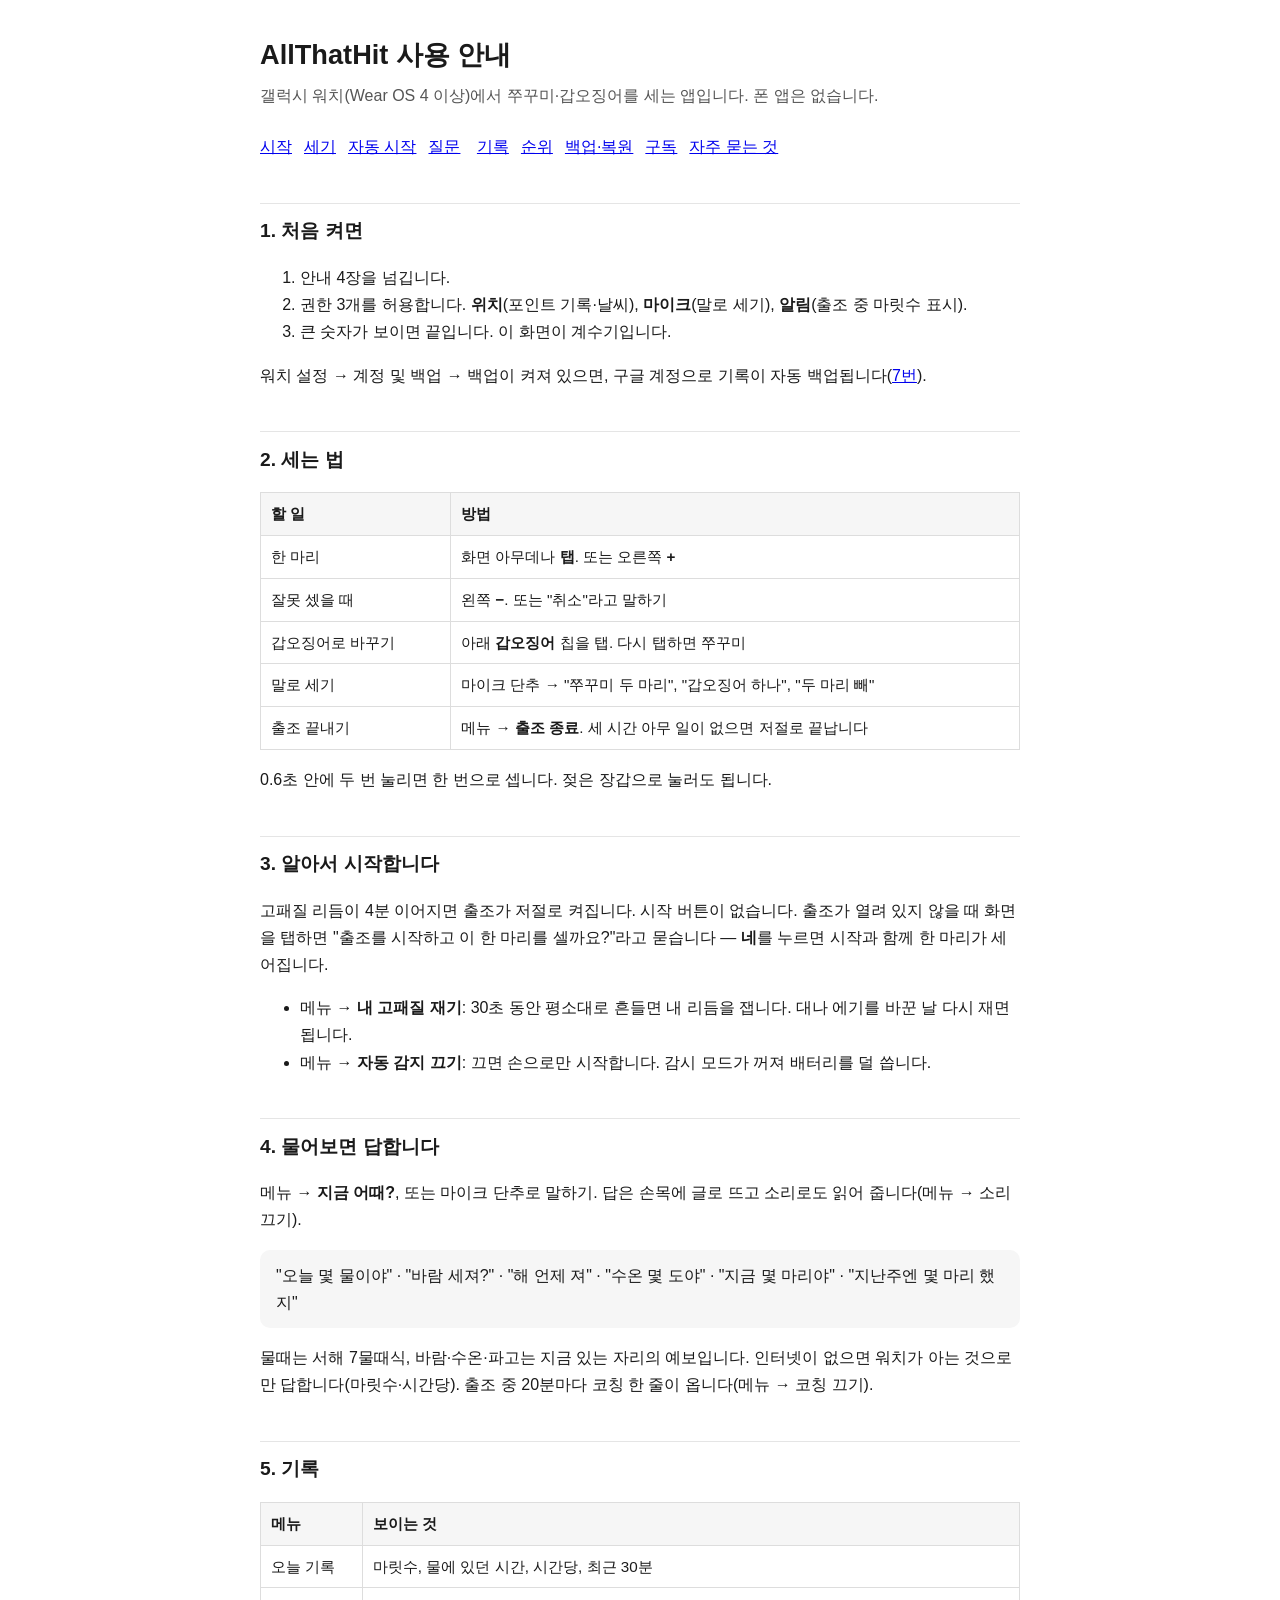
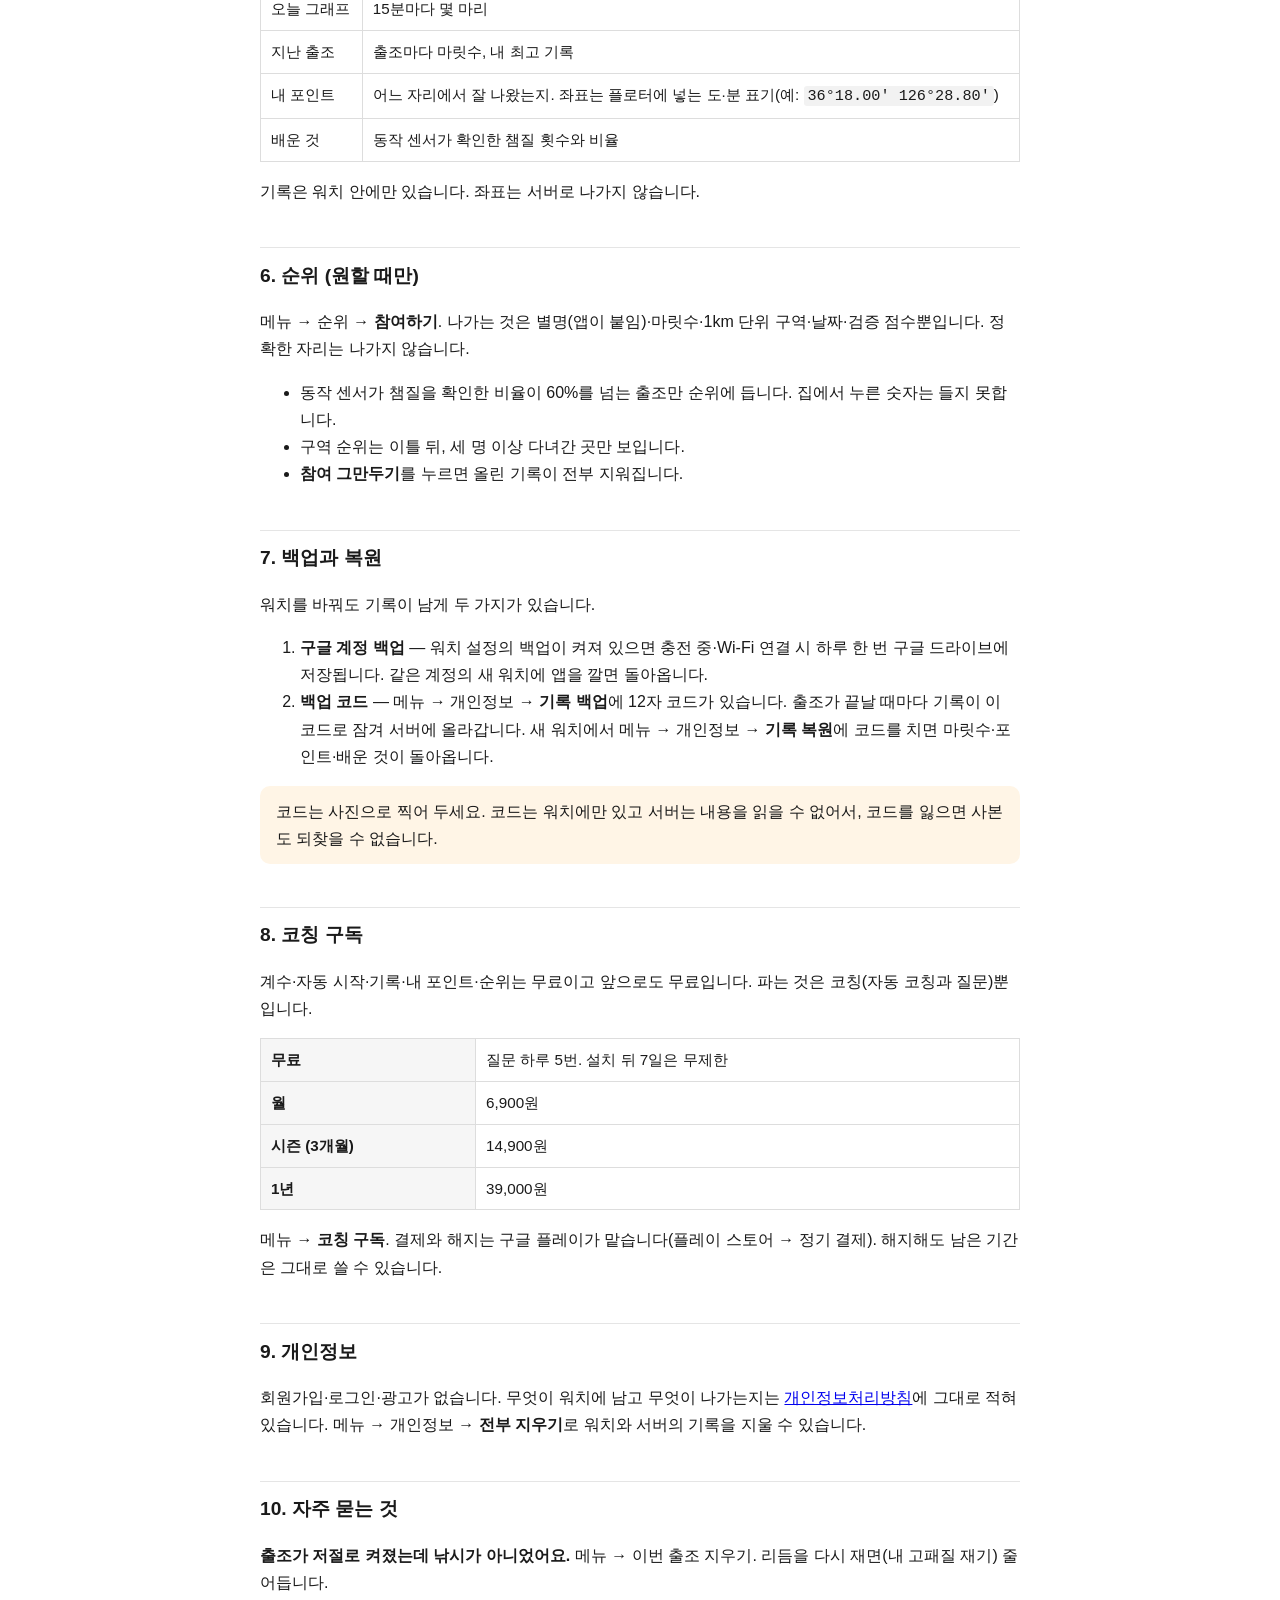
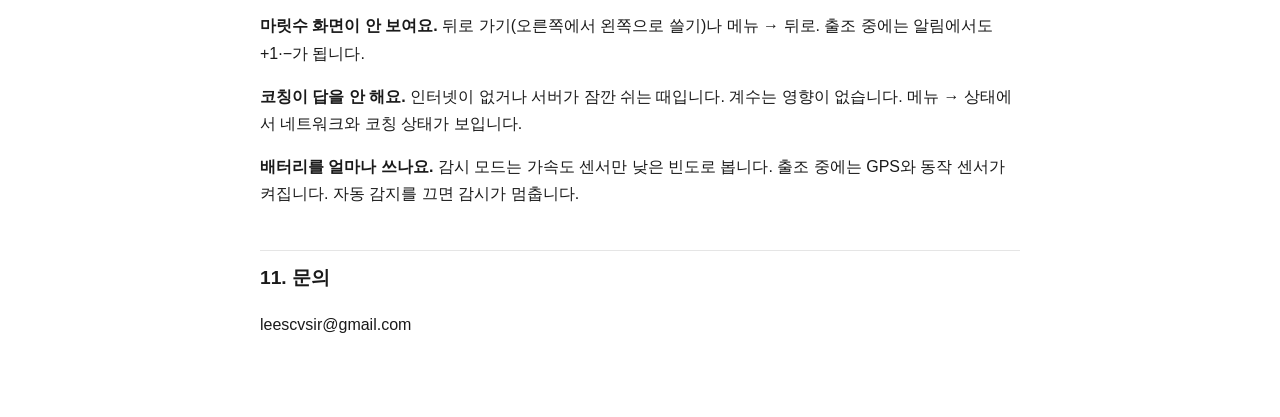
==== allthathit/index.html @ 2aa410e7 "AllThatHit: 두뇌 → 코칭 in user-facing text" ====
<!doctype html>
<html lang="ko">
<head>
<meta charset="utf-8">
<meta name="viewport" content="width=device-width, initial-scale=1">
<title>AllThatHit 사용 안내</title>
<meta name="description" content="갤럭시 워치 쭈꾸미·갑오징어 계수기 AllThatHit 사용 안내. 자동 시작, 세는 법, 코칭 질문, 기록, 순위, 백업과 복원.">
<meta name="robots" content="index,follow">
<style>
  :root { color-scheme: light dark; }
  body { margin: 0; font: 16px/1.7 -apple-system, "Apple SD Gothic Neo", "Malgun Gothic", "Noto Sans KR", sans-serif;
         background: #fff; color: #1a1a1a; }
  main { max-width: 760px; margin: 0 auto; padding: 32px 20px 64px; }
  h1 { font-size: 1.7rem; margin: 0 0 4px; }
  h2 { font-size: 1.2rem; margin-top: 2.2em; padding-top: .6em; border-top: 1px solid #e5e5e5; }
  .lead { color: #555; margin: 0 0 1.5em; }
  table { border-collapse: collapse; width: 100%; font-size: .95rem; }
  th, td { border: 1px solid #ddd; padding: 8px 10px; text-align: left; vertical-align: top; }
  th { background: #f6f6f6; }
  code { background: #f2f2f2; padding: 1px 4px; border-radius: 3px; }
  .box { background: #f6f6f6; border-radius: 10px; padding: 12px 16px; margin: 1em 0; }
  .warn { background: #fff5e6; }
  nav a { margin-right: 12px; }
  @media (prefers-color-scheme: dark) {
    body { background: #0f1115; color: #e6e6e6; }
    h2 { border-color: #2a2d33; } .lead { color: #aaa; }
    th { background: #1a1d22; } th, td { border-color: #2a2d33; }
    code, .box { background: #1a1d22; } .warn { background: #2a2416; }
  }
</style>
</head>
<body><main>
<h1>AllThatHit 사용 안내</h1>
<p class="lead">갤럭시 워치(Wear OS 4 이상)에서 쭈꾸미·갑오징어를 세는 앱입니다. 폰 앱은 없습니다.</p>
<nav>
  <a href="#start">시작</a><a href="#count">세기</a><a href="#auto">자동 시작</a><a href="#brain">질문</a>
  <a href="#records">기록</a><a href="#board">순위</a><a href="#backup">백업·복원</a><a href="#sub">구독</a><a href="#faq">자주 묻는 것</a>
</nav>

<h2 id="start">1. 처음 켜면</h2>
<ol>
  <li>안내 4장을 넘깁니다.</li>
  <li>권한 3개를 허용합니다. <strong>위치</strong>(포인트 기록·날씨), <strong>마이크</strong>(말로 세기), <strong>알림</strong>(출조 중 마릿수 표시).</li>
  <li>큰 숫자가 보이면 끝입니다. 이 화면이 계수기입니다.</li>
</ol>
<p>워치 설정 → 계정 및 백업 → 백업이 켜져 있으면, 구글 계정으로 기록이 자동 백업됩니다(<a href="#backup">7번</a>).</p>

<h2 id="count">2. 세는 법</h2>
<table>
<tr><th>할 일</th><th>방법</th></tr>
<tr><td>한 마리</td><td>화면 아무데나 <strong>탭</strong>. 또는 오른쪽 <strong>+</strong></td></tr>
<tr><td>잘못 셌을 때</td><td>왼쪽 <strong>−</strong>. 또는 "취소"라고 말하기</td></tr>
<tr><td>갑오징어로 바꾸기</td><td>아래 <strong>갑오징어</strong> 칩을 탭. 다시 탭하면 쭈꾸미</td></tr>
<tr><td>말로 세기</td><td>마이크 단추 → "쭈꾸미 두 마리", "갑오징어 하나", "두 마리 빼"</td></tr>
<tr><td>출조 끝내기</td><td>메뉴 → <strong>출조 종료</strong>. 세 시간 아무 일이 없으면 저절로 끝납니다</td></tr>
</table>
<p>0.6초 안에 두 번 눌리면 한 번으로 셉니다. 젖은 장갑으로 눌러도 됩니다.</p>

<h2 id="auto">3. 알아서 시작합니다</h2>
<p>고패질 리듬이 4분 이어지면 출조가 저절로 켜집니다. 시작 버튼이 없습니다. 출조가 열려 있지 않을 때 화면을 탭하면 "출조를 시작하고 이 한 마리를 셀까요?"라고 묻습니다 — <strong>네</strong>를 누르면 시작과 함께 한 마리가 세어집니다.</p>
<ul>
  <li>메뉴 → <strong>내 고패질 재기</strong>: 30초 동안 평소대로 흔들면 내 리듬을 잽니다. 대나 에기를 바꾼 날 다시 재면 됩니다.</li>
  <li>메뉴 → <strong>자동 감지 끄기</strong>: 끄면 손으로만 시작합니다. 감시 모드가 꺼져 배터리를 덜 씁니다.</li>
</ul>

<h2 id="brain">4. 물어보면 답합니다</h2>
<p>메뉴 → <strong>지금 어때?</strong>, 또는 마이크 단추로 말하기. 답은 손목에 글로 뜨고 소리로도 읽어 줍니다(메뉴 → 소리 끄기).</p>
<div class="box">
"오늘 몇 물이야" · "바람 세져?" · "해 언제 져" · "수온 몇 도야" · "지금 몇 마리야" · "지난주엔 몇 마리 했지"
</div>
<p>물때는 서해 7물때식, 바람·수온·파고는 지금 있는 자리의 예보입니다. 인터넷이 없으면 워치가 아는 것으로만 답합니다(마릿수·시간당). 출조 중 20분마다 코칭 한 줄이 옵니다(메뉴 → 코칭 끄기).</p>

<h2 id="records">5. 기록</h2>
<table>
<tr><th>메뉴</th><th>보이는 것</th></tr>
<tr><td>오늘 기록</td><td>마릿수, 물에 있던 시간, 시간당, 최근 30분</td></tr>
<tr><td>오늘 그래프</td><td>15분마다 몇 마리</td></tr>
<tr><td>지난 출조</td><td>출조마다 마릿수, 내 최고 기록</td></tr>
<tr><td>내 포인트</td><td>어느 자리에서 잘 나왔는지. 좌표는 플로터에 넣는 도·분 표기(예: <code>36°18.00′ 126°28.80′</code>)</td></tr>
<tr><td>배운 것</td><td>동작 센서가 확인한 챔질 횟수와 비율</td></tr>
</table>
<p>기록은 워치 안에만 있습니다. 좌표는 서버로 나가지 않습니다.</p>

<h2 id="board">6. 순위 (원할 때만)</h2>
<p>메뉴 → 순위 → <strong>참여하기</strong>. 나가는 것은 별명(앱이 붙임)·마릿수·1km 단위 구역·날짜·검증 점수뿐입니다. 정확한 자리는 나가지 않습니다.</p>
<ul>
  <li>동작 센서가 챔질을 확인한 비율이 60%를 넘는 출조만 순위에 듭니다. 집에서 누른 숫자는 들지 못합니다.</li>
  <li>구역 순위는 이틀 뒤, 세 명 이상 다녀간 곳만 보입니다.</li>
  <li><strong>참여 그만두기</strong>를 누르면 올린 기록이 전부 지워집니다.</li>
</ul>

<h2 id="backup">7. 백업과 복원</h2>
<p>워치를 바꿔도 기록이 남게 두 가지가 있습니다.</p>
<ol>
  <li><strong>구글 계정 백업</strong> — 워치 설정의 백업이 켜져 있으면 충전 중·Wi-Fi 연결 시 하루 한 번 구글 드라이브에 저장됩니다. 같은 계정의 새 워치에 앱을 깔면 돌아옵니다.</li>
  <li><strong>백업 코드</strong> — 메뉴 → 개인정보 → <strong>기록 백업</strong>에 12자 코드가 있습니다. 출조가 끝날 때마다 기록이 이 코드로 잠겨 서버에 올라갑니다. 새 워치에서 메뉴 → 개인정보 → <strong>기록 복원</strong>에 코드를 치면 마릿수·포인트·배운 것이 돌아옵니다.</li>
</ol>
<div class="box warn">코드는 사진으로 찍어 두세요. 코드는 워치에만 있고 서버는 내용을 읽을 수 없어서, 코드를 잃으면 사본도 되찾을 수 없습니다.</div>

<h2 id="sub">8. 코칭 구독</h2>
<p>계수·자동 시작·기록·내 포인트·순위는 무료이고 앞으로도 무료입니다. 파는 것은 코칭(자동 코칭과 질문)뿐입니다.</p>
<table>
<tr><th>무료</th><td>질문 하루 5번. 설치 뒤 7일은 무제한</td></tr>
<tr><th>월</th><td>6,900원</td></tr>
<tr><th>시즌 (3개월)</th><td>14,900원</td></tr>
<tr><th>1년</th><td>39,000원</td></tr>
</table>
<p>메뉴 → <strong>코칭 구독</strong>. 결제와 해지는 구글 플레이가 맡습니다(플레이 스토어 → 정기 결제). 해지해도 남은 기간은 그대로 쓸 수 있습니다.</p>

<h2 id="privacy">9. 개인정보</h2>
<p>회원가입·로그인·광고가 없습니다. 무엇이 워치에 남고 무엇이 나가는지는 <a href="/allthathit/privacy">개인정보처리방침</a>에 그대로 적혀 있습니다. 메뉴 → 개인정보 → <strong>전부 지우기</strong>로 워치와 서버의 기록을 지울 수 있습니다.</p>

<h2 id="faq">10. 자주 묻는 것</h2>
<p><strong>출조가 저절로 켜졌는데 낚시가 아니었어요.</strong> 메뉴 → 이번 출조 지우기. 리듬을 다시 재면(내 고패질 재기) 줄어듭니다.</p>
<p><strong>마릿수 화면이 안 보여요.</strong> 뒤로 가기(오른쪽에서 왼쪽으로 쓸기)나 메뉴 → 뒤로. 출조 중에는 알림에서도 +1·−가 됩니다.</p>
<p><strong>코칭이 답을 안 해요.</strong> 인터넷이 없거나 서버가 잠깐 쉬는 때입니다. 계수는 영향이 없습니다. 메뉴 → 상태에서 네트워크와 코칭 상태가 보입니다.</p>
<p><strong>배터리를 얼마나 쓰나요.</strong> 감시 모드는 가속도 센서만 낮은 빈도로 봅니다. 출조 중에는 GPS와 동작 센서가 켜집니다. 자동 감지를 끄면 감시가 멈춥니다.</p>

<h2 id="contact">11. 문의</h2>
<p>leescvsir@gmail.com</p>
</main></body>
</html>
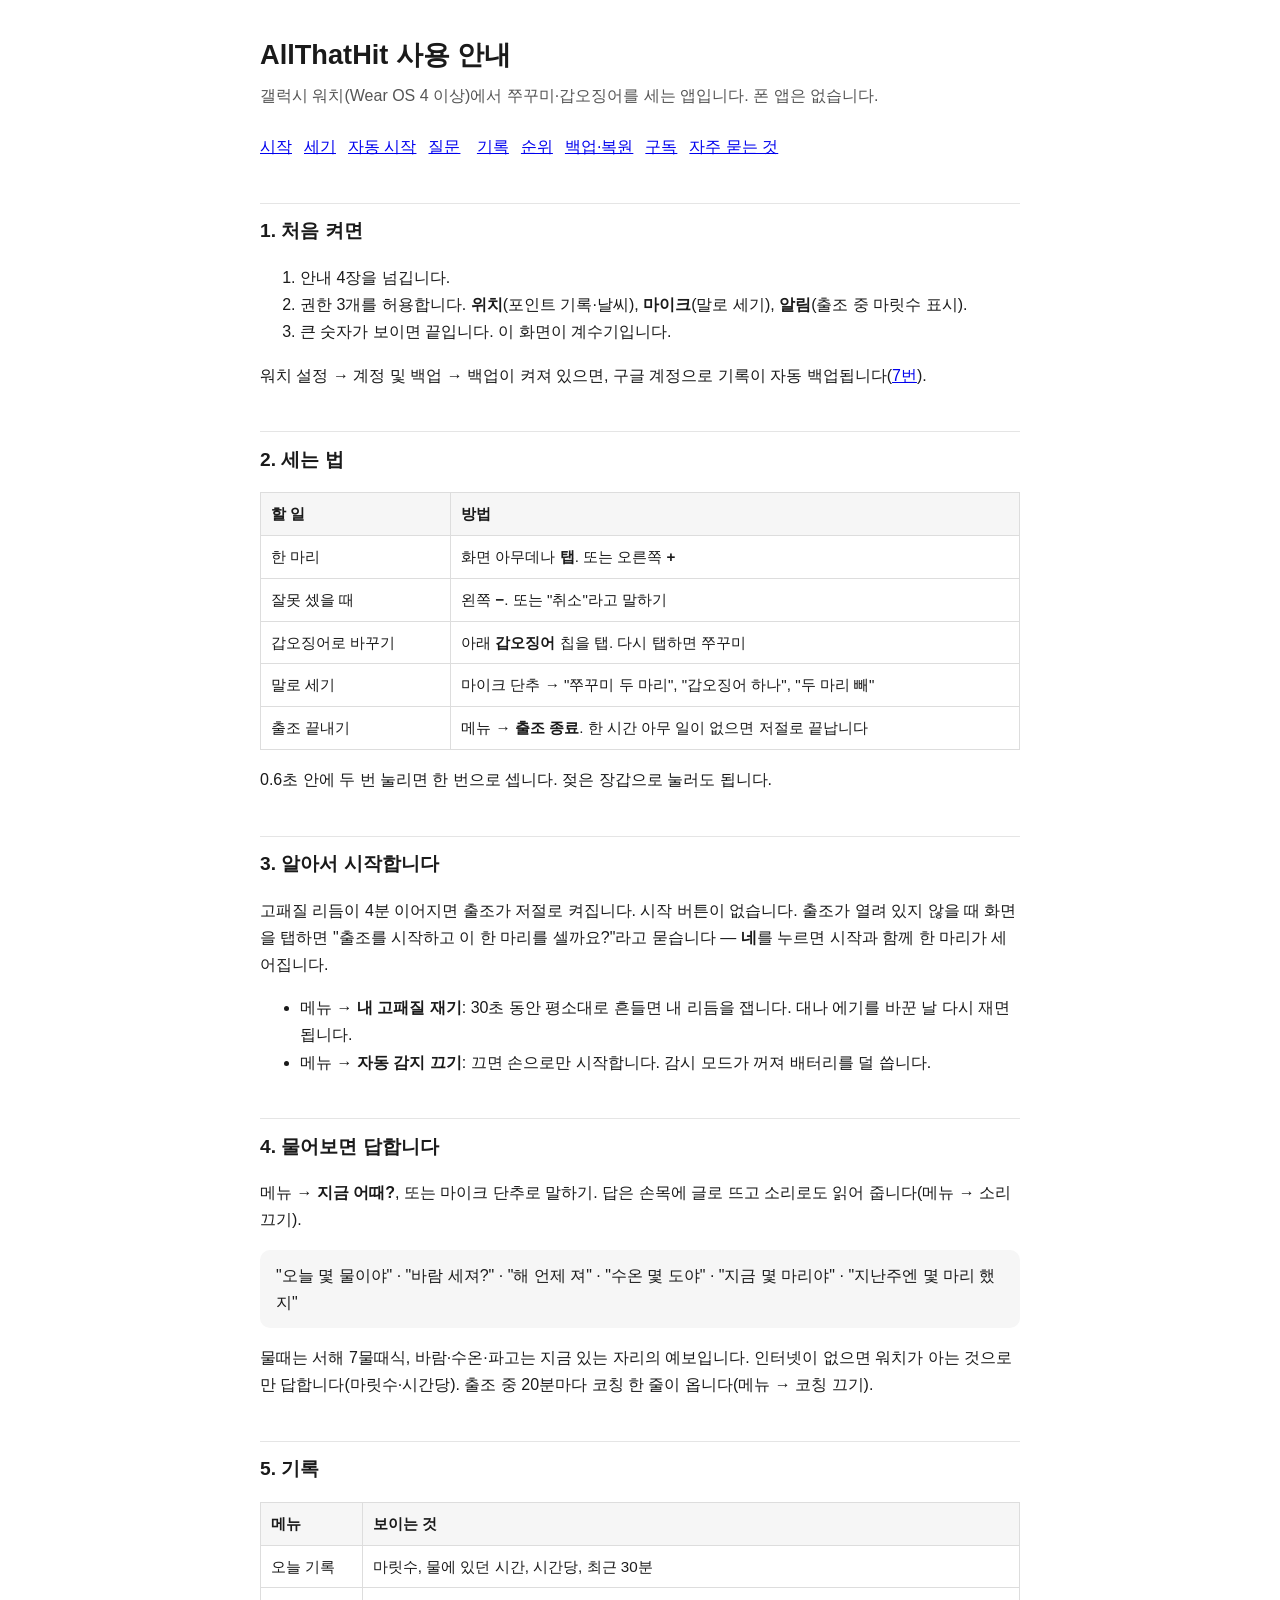
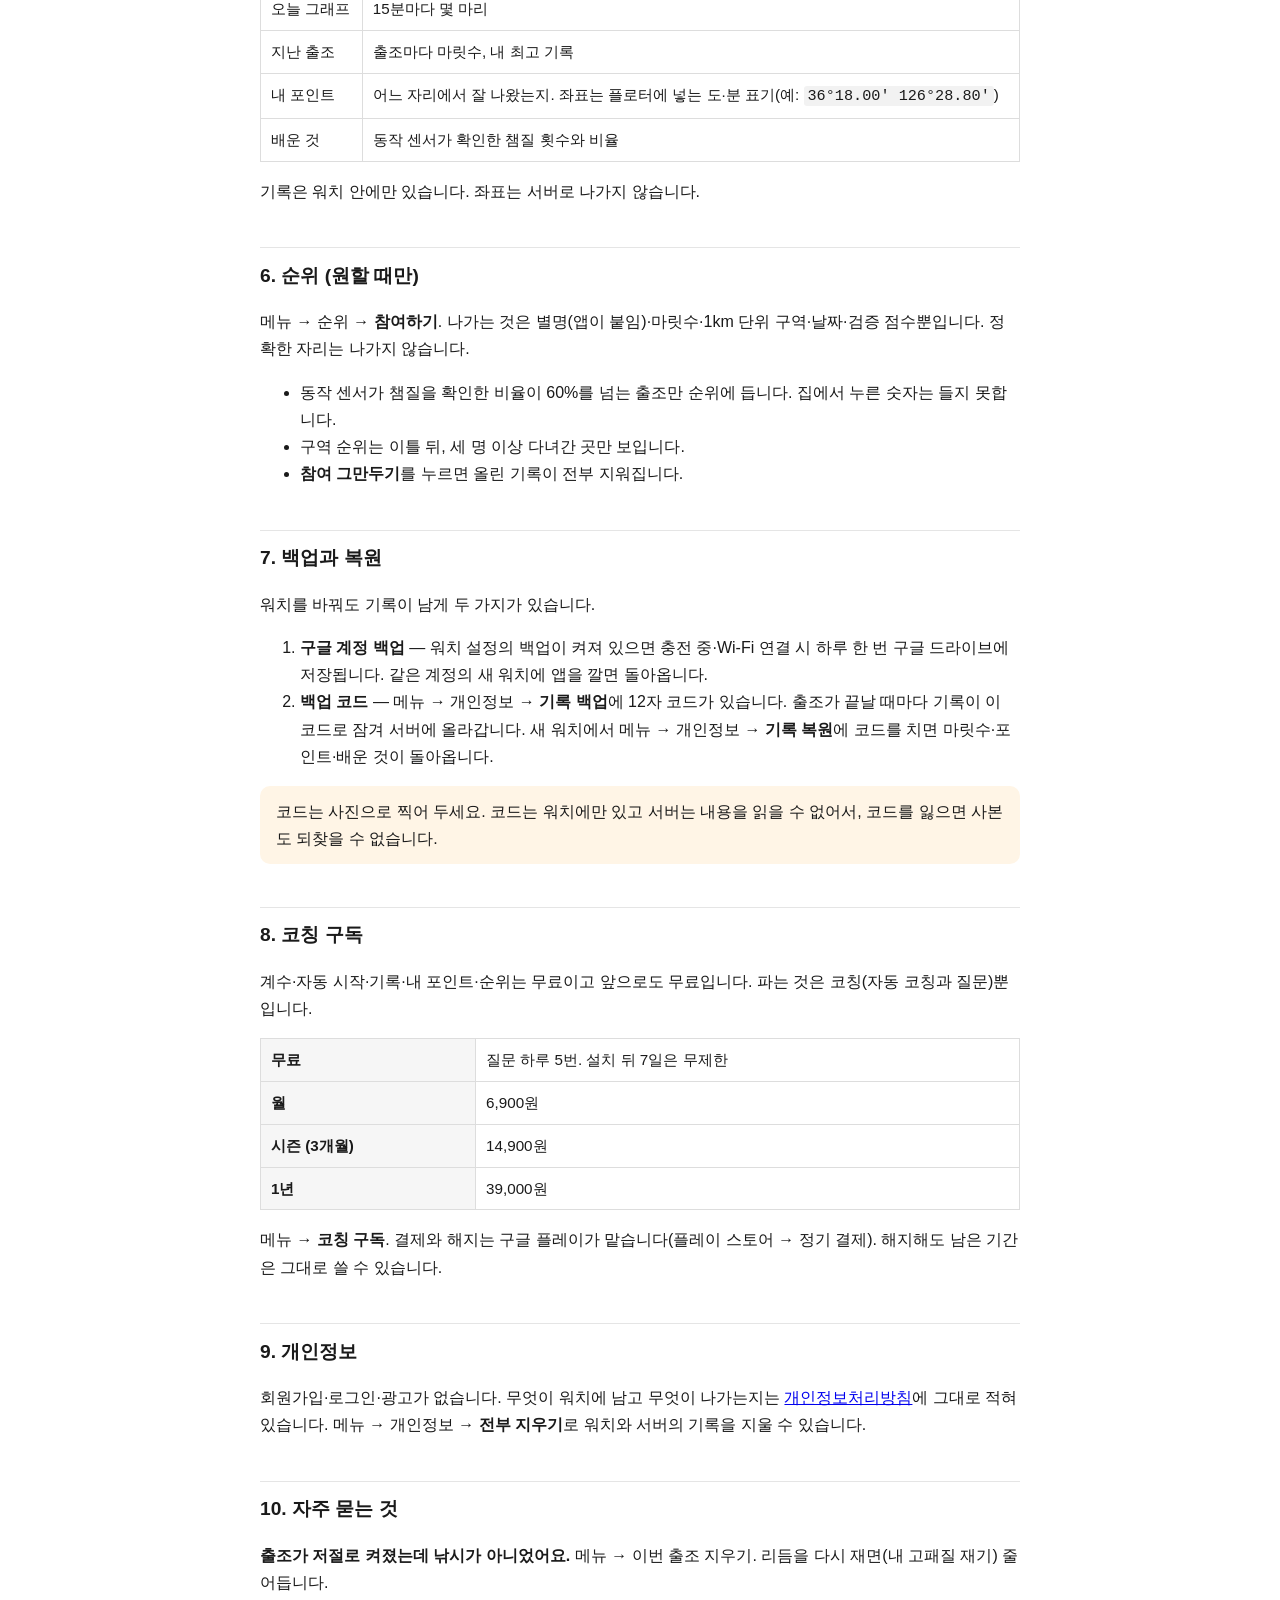
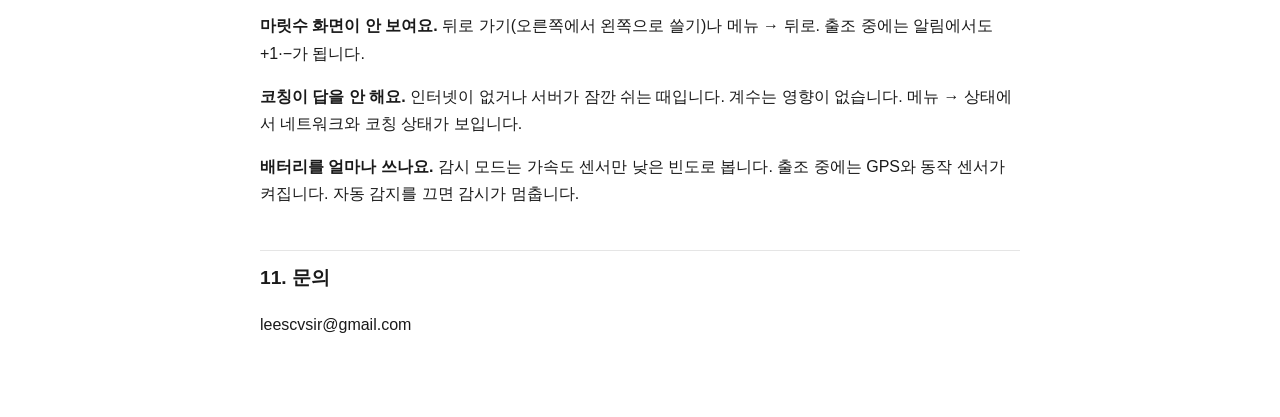
==== commit c441a218: "guide: auto-end after 1 hour" ====
--- a/allthathit/index.html
+++ b/allthathit/index.html
@@ -52,7 +52,7 @@
 <tr><td>잘못 셌을 때</td><td>왼쪽 <strong>−</strong>. 또는 "취소"라고 말하기</td></tr>
 <tr><td>갑오징어로 바꾸기</td><td>아래 <strong>갑오징어</strong> 칩을 탭. 다시 탭하면 쭈꾸미</td></tr>
 <tr><td>말로 세기</td><td>마이크 단추 → "쭈꾸미 두 마리", "갑오징어 하나", "두 마리 빼"</td></tr>
-<tr><td>출조 끝내기</td><td>메뉴 → <strong>출조 종료</strong>. 세 시간 아무 일이 없으면 저절로 끝납니다</td></tr>
+<tr><td>출조 끝내기</td><td>메뉴 → <strong>출조 종료</strong>. 한 시간 아무 일이 없으면 저절로 끝납니다</td></tr>
 </table>
 <p>0.6초 안에 두 번 눌리면 한 번으로 셉니다. 젖은 장갑으로 눌러도 됩니다.</p>
 
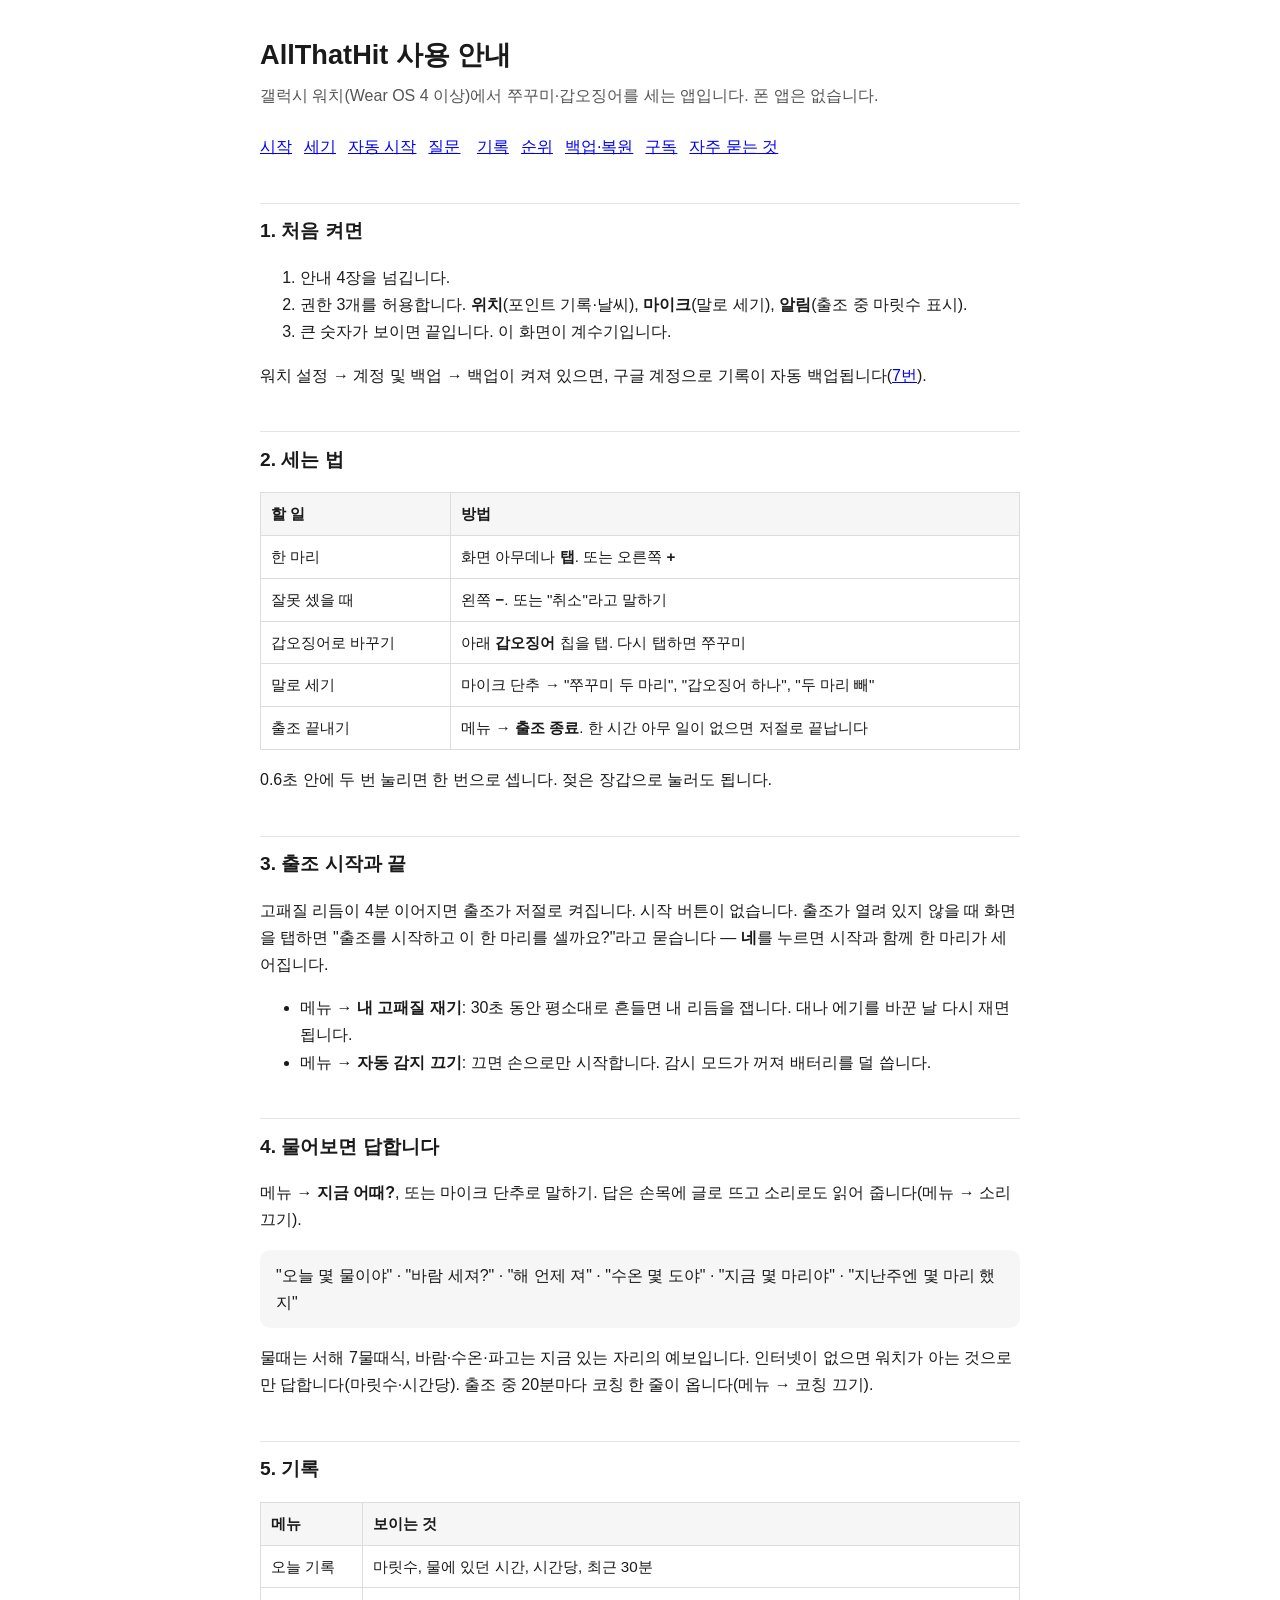
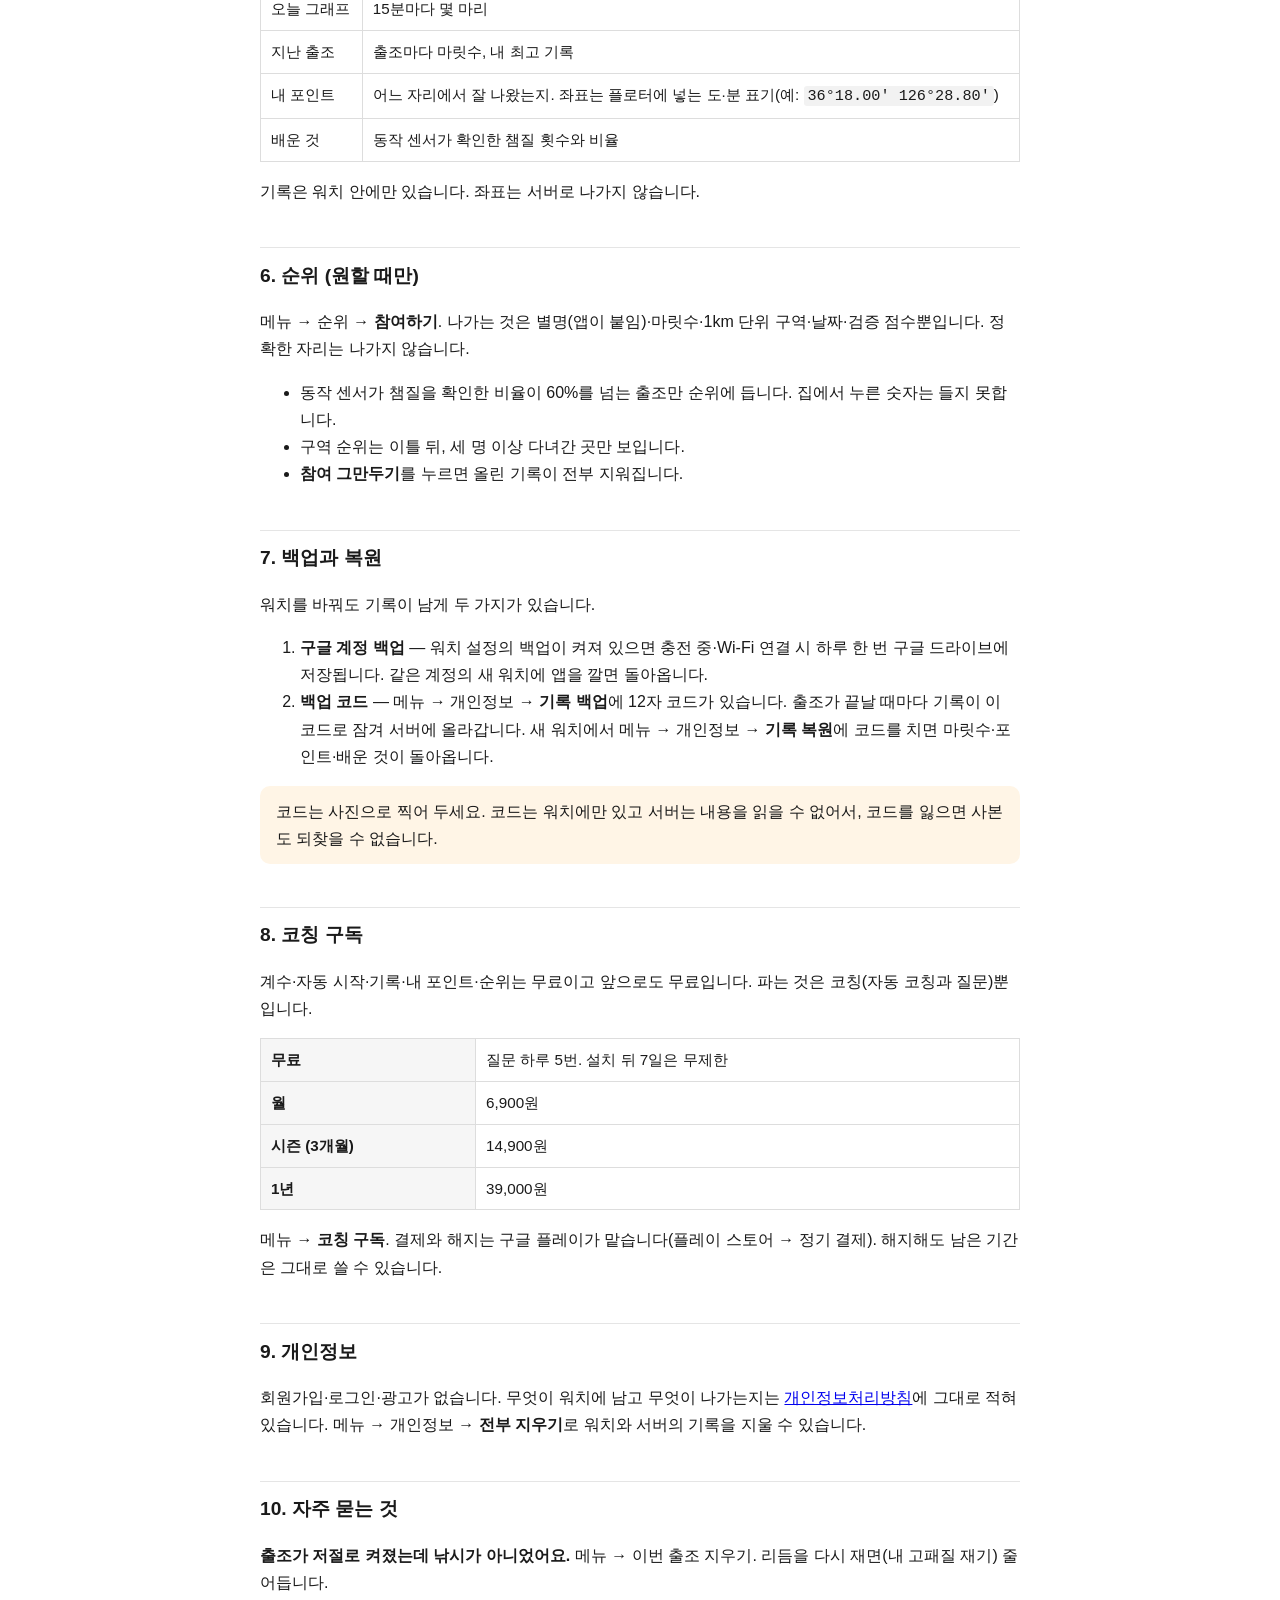
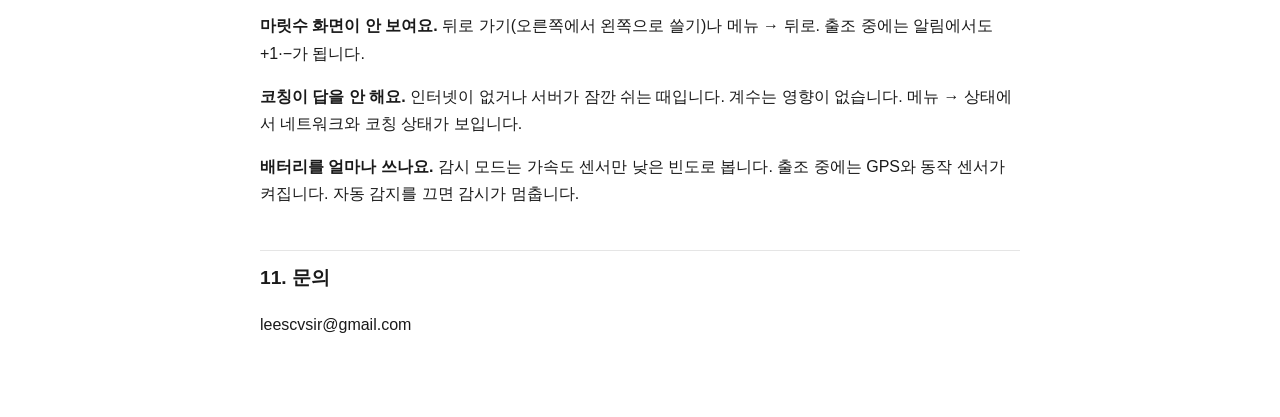
==== commit 4b95c785: "AllThatHit: start is manual by default" ====
--- a/allthathit/index.html
+++ b/allthathit/index.html
@@ -56,7 +56,7 @@
 </table>
 <p>0.6초 안에 두 번 눌리면 한 번으로 셉니다. 젖은 장갑으로 눌러도 됩니다.</p>
 
-<h2 id="auto">3. 알아서 시작합니다</h2>
+<h2 id="auto">3. 출조 시작과 끝</h2>
 <p>고패질 리듬이 4분 이어지면 출조가 저절로 켜집니다. 시작 버튼이 없습니다. 출조가 열려 있지 않을 때 화면을 탭하면 "출조를 시작하고 이 한 마리를 셀까요?"라고 묻습니다 — <strong>네</strong>를 누르면 시작과 함께 한 마리가 세어집니다.</p>
 <ul>
   <li>메뉴 → <strong>내 고패질 재기</strong>: 30초 동안 평소대로 흔들면 내 리듬을 잽니다. 대나 에기를 바꾼 날 다시 재면 됩니다.</li>
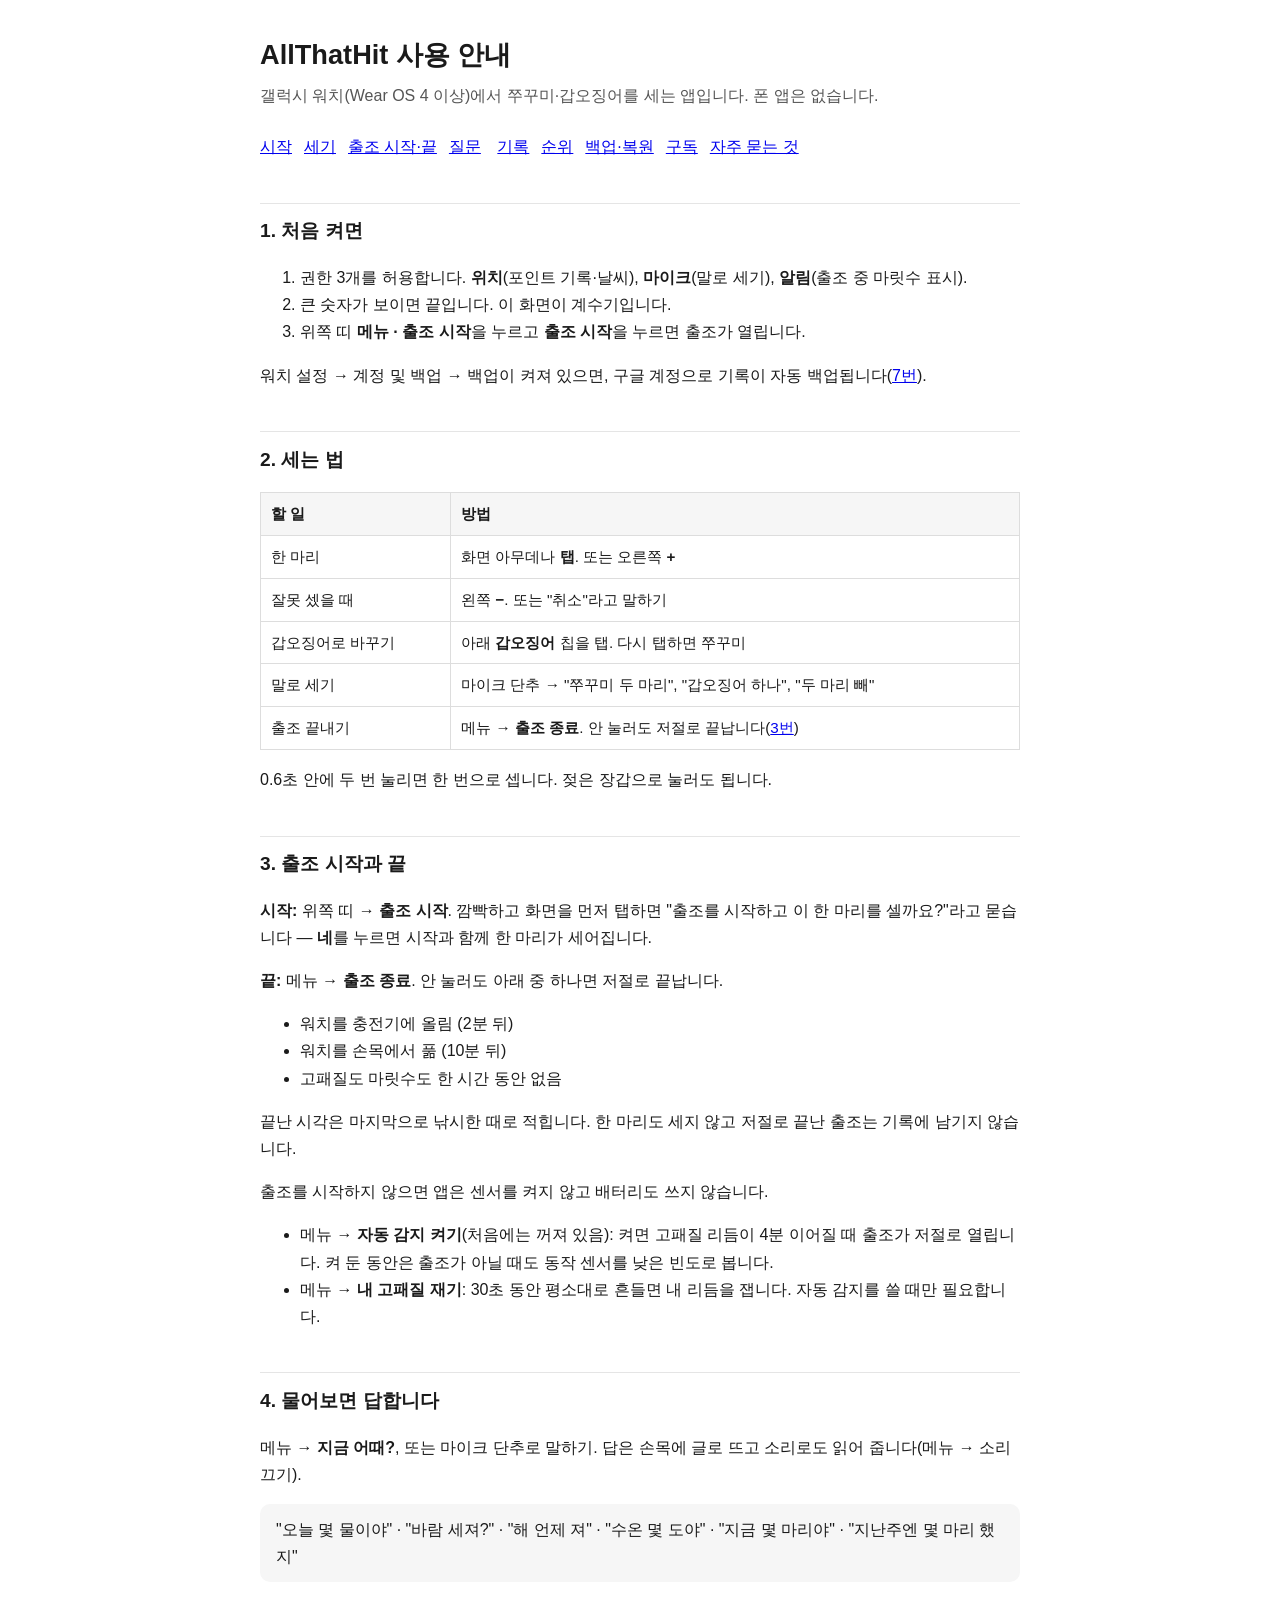
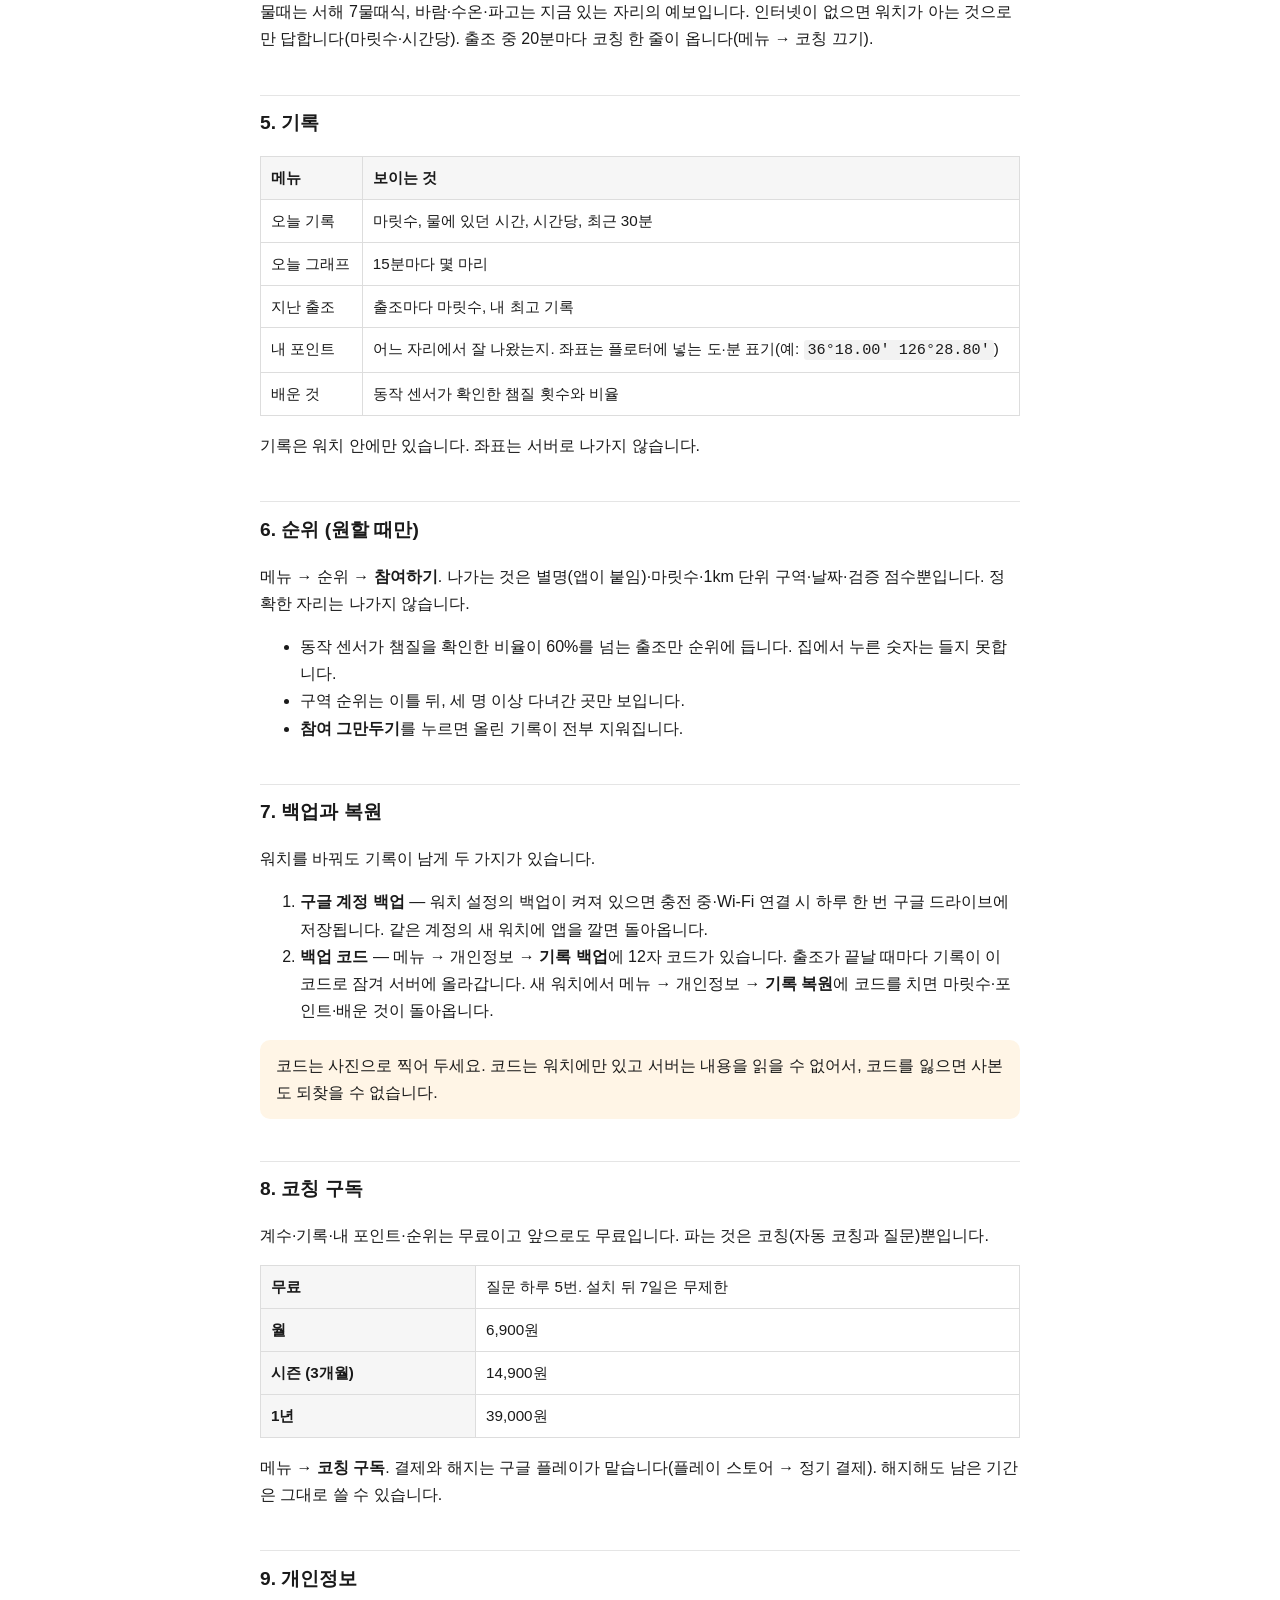
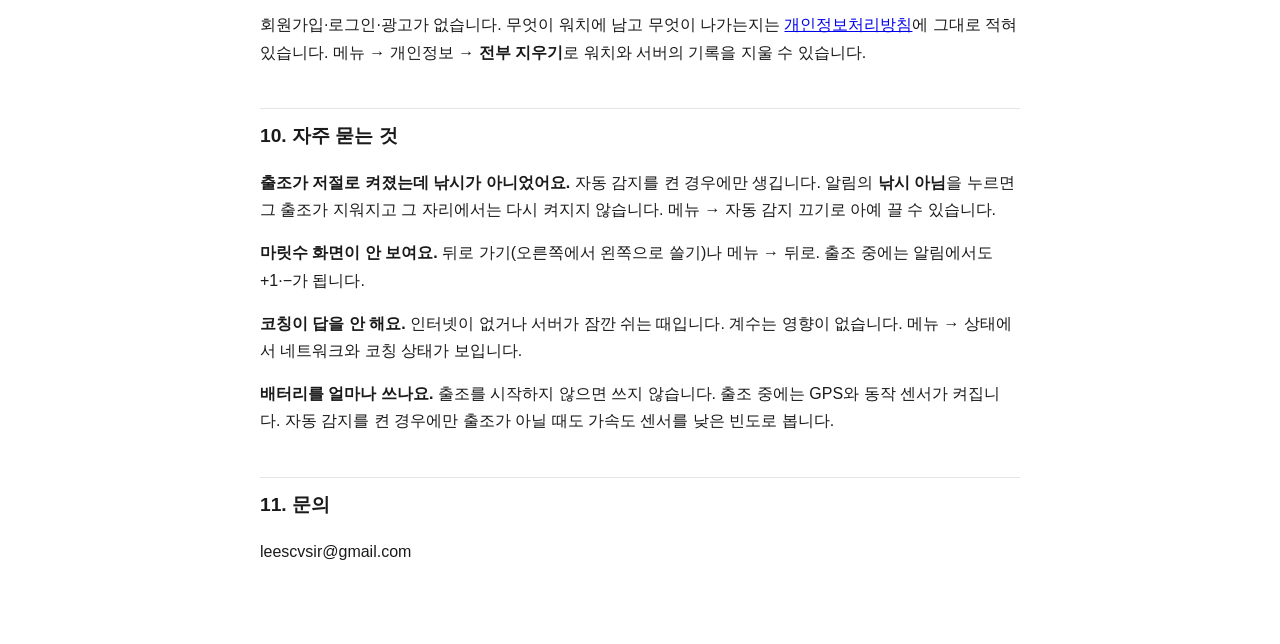
==== commit 5ad5f30f: "AllThatHit guide: trips start from the button; auto-detect is opt-in The page still said there is no" ====
--- a/allthathit/index.html
+++ b/allthathit/index.html
@@ -4,7 +4,7 @@
 <meta charset="utf-8">
 <meta name="viewport" content="width=device-width, initial-scale=1">
 <title>AllThatHit 사용 안내</title>
-<meta name="description" content="갤럭시 워치 쭈꾸미·갑오징어 계수기 AllThatHit 사용 안내. 자동 시작, 세는 법, 코칭 질문, 기록, 순위, 백업과 복원.">
+<meta name="description" content="갤럭시 워치 쭈꾸미·갑오징어 계수기 AllThatHit 사용 안내. 출조 시작, 세는 법, 코칭 질문, 기록, 순위, 백업과 복원.">
 <meta name="robots" content="index,follow">
 <style>
   :root { color-scheme: light dark; }
@@ -33,15 +33,15 @@
 <h1>AllThatHit 사용 안내</h1>
 <p class="lead">갤럭시 워치(Wear OS 4 이상)에서 쭈꾸미·갑오징어를 세는 앱입니다. 폰 앱은 없습니다.</p>
 <nav>
-  <a href="#start">시작</a><a href="#count">세기</a><a href="#auto">자동 시작</a><a href="#brain">질문</a>
+  <a href="#start">시작</a><a href="#count">세기</a><a href="#auto">출조 시작·끝</a><a href="#brain">질문</a>
   <a href="#records">기록</a><a href="#board">순위</a><a href="#backup">백업·복원</a><a href="#sub">구독</a><a href="#faq">자주 묻는 것</a>
 </nav>
 
 <h2 id="start">1. 처음 켜면</h2>
 <ol>
-  <li>안내 4장을 넘깁니다.</li>
   <li>권한 3개를 허용합니다. <strong>위치</strong>(포인트 기록·날씨), <strong>마이크</strong>(말로 세기), <strong>알림</strong>(출조 중 마릿수 표시).</li>
   <li>큰 숫자가 보이면 끝입니다. 이 화면이 계수기입니다.</li>
+  <li>위쪽 띠 <strong>메뉴 · 출조 시작</strong>을 누르고 <strong>출조 시작</strong>을 누르면 출조가 열립니다.</li>
 </ol>
 <p>워치 설정 → 계정 및 백업 → 백업이 켜져 있으면, 구글 계정으로 기록이 자동 백업됩니다(<a href="#backup">7번</a>).</p>
 
@@ -52,15 +52,23 @@
 <tr><td>잘못 셌을 때</td><td>왼쪽 <strong>−</strong>. 또는 "취소"라고 말하기</td></tr>
 <tr><td>갑오징어로 바꾸기</td><td>아래 <strong>갑오징어</strong> 칩을 탭. 다시 탭하면 쭈꾸미</td></tr>
 <tr><td>말로 세기</td><td>마이크 단추 → "쭈꾸미 두 마리", "갑오징어 하나", "두 마리 빼"</td></tr>
-<tr><td>출조 끝내기</td><td>메뉴 → <strong>출조 종료</strong>. 한 시간 아무 일이 없으면 저절로 끝납니다</td></tr>
+<tr><td>출조 끝내기</td><td>메뉴 → <strong>출조 종료</strong>. 안 눌러도 저절로 끝납니다(<a href="#auto">3번</a>)</td></tr>
 </table>
 <p>0.6초 안에 두 번 눌리면 한 번으로 셉니다. 젖은 장갑으로 눌러도 됩니다.</p>
 
 <h2 id="auto">3. 출조 시작과 끝</h2>
-<p>고패질 리듬이 4분 이어지면 출조가 저절로 켜집니다. 시작 버튼이 없습니다. 출조가 열려 있지 않을 때 화면을 탭하면 "출조를 시작하고 이 한 마리를 셀까요?"라고 묻습니다 — <strong>네</strong>를 누르면 시작과 함께 한 마리가 세어집니다.</p>
+<p><strong>시작:</strong> 위쪽 띠 → <strong>출조 시작</strong>. 깜빡하고 화면을 먼저 탭하면 "출조를 시작하고 이 한 마리를 셀까요?"라고 묻습니다 — <strong>네</strong>를 누르면 시작과 함께 한 마리가 세어집니다.</p>
+<p><strong>끝:</strong> 메뉴 → <strong>출조 종료</strong>. 안 눌러도 아래 중 하나면 저절로 끝납니다.</p>
 <ul>
-  <li>메뉴 → <strong>내 고패질 재기</strong>: 30초 동안 평소대로 흔들면 내 리듬을 잽니다. 대나 에기를 바꾼 날 다시 재면 됩니다.</li>
-  <li>메뉴 → <strong>자동 감지 끄기</strong>: 끄면 손으로만 시작합니다. 감시 모드가 꺼져 배터리를 덜 씁니다.</li>
+  <li>워치를 충전기에 올림 (2분 뒤)</li>
+  <li>워치를 손목에서 풂 (10분 뒤)</li>
+  <li>고패질도 마릿수도 한 시간 동안 없음</li>
+</ul>
+<p>끝난 시각은 마지막으로 낚시한 때로 적힙니다. 한 마리도 세지 않고 저절로 끝난 출조는 기록에 남기지 않습니다.</p>
+<p>출조를 시작하지 않으면 앱은 센서를 켜지 않고 배터리도 쓰지 않습니다.</p>
+<ul>
+  <li>메뉴 → <strong>자동 감지 켜기</strong>(처음에는 꺼져 있음): 켜면 고패질 리듬이 4분 이어질 때 출조가 저절로 열립니다. 켜 둔 동안은 출조가 아닐 때도 동작 센서를 낮은 빈도로 봅니다.</li>
+  <li>메뉴 → <strong>내 고패질 재기</strong>: 30초 동안 평소대로 흔들면 내 리듬을 잽니다. 자동 감지를 쓸 때만 필요합니다.</li>
 </ul>
 
 <h2 id="brain">4. 물어보면 답합니다</h2>
@@ -98,7 +106,7 @@
 <div class="box warn">코드는 사진으로 찍어 두세요. 코드는 워치에만 있고 서버는 내용을 읽을 수 없어서, 코드를 잃으면 사본도 되찾을 수 없습니다.</div>
 
 <h2 id="sub">8. 코칭 구독</h2>
-<p>계수·자동 시작·기록·내 포인트·순위는 무료이고 앞으로도 무료입니다. 파는 것은 코칭(자동 코칭과 질문)뿐입니다.</p>
+<p>계수·기록·내 포인트·순위는 무료이고 앞으로도 무료입니다. 파는 것은 코칭(자동 코칭과 질문)뿐입니다.</p>
 <table>
 <tr><th>무료</th><td>질문 하루 5번. 설치 뒤 7일은 무제한</td></tr>
 <tr><th>월</th><td>6,900원</td></tr>
@@ -111,10 +119,10 @@
 <p>회원가입·로그인·광고가 없습니다. 무엇이 워치에 남고 무엇이 나가는지는 <a href="/allthathit/privacy">개인정보처리방침</a>에 그대로 적혀 있습니다. 메뉴 → 개인정보 → <strong>전부 지우기</strong>로 워치와 서버의 기록을 지울 수 있습니다.</p>
 
 <h2 id="faq">10. 자주 묻는 것</h2>
-<p><strong>출조가 저절로 켜졌는데 낚시가 아니었어요.</strong> 메뉴 → 이번 출조 지우기. 리듬을 다시 재면(내 고패질 재기) 줄어듭니다.</p>
+<p><strong>출조가 저절로 켜졌는데 낚시가 아니었어요.</strong> 자동 감지를 켠 경우에만 생깁니다. 알림의 <strong>낚시 아님</strong>을 누르면 그 출조가 지워지고 그 자리에서는 다시 켜지지 않습니다. 메뉴 → 자동 감지 끄기로 아예 끌 수 있습니다.</p>
 <p><strong>마릿수 화면이 안 보여요.</strong> 뒤로 가기(오른쪽에서 왼쪽으로 쓸기)나 메뉴 → 뒤로. 출조 중에는 알림에서도 +1·−가 됩니다.</p>
 <p><strong>코칭이 답을 안 해요.</strong> 인터넷이 없거나 서버가 잠깐 쉬는 때입니다. 계수는 영향이 없습니다. 메뉴 → 상태에서 네트워크와 코칭 상태가 보입니다.</p>
-<p><strong>배터리를 얼마나 쓰나요.</strong> 감시 모드는 가속도 센서만 낮은 빈도로 봅니다. 출조 중에는 GPS와 동작 센서가 켜집니다. 자동 감지를 끄면 감시가 멈춥니다.</p>
+<p><strong>배터리를 얼마나 쓰나요.</strong> 출조를 시작하지 않으면 쓰지 않습니다. 출조 중에는 GPS와 동작 센서가 켜집니다. 자동 감지를 켠 경우에만 출조가 아닐 때도 가속도 센서를 낮은 빈도로 봅니다.</p>
 
 <h2 id="contact">11. 문의</h2>
 <p>leescvsir@gmail.com</p>
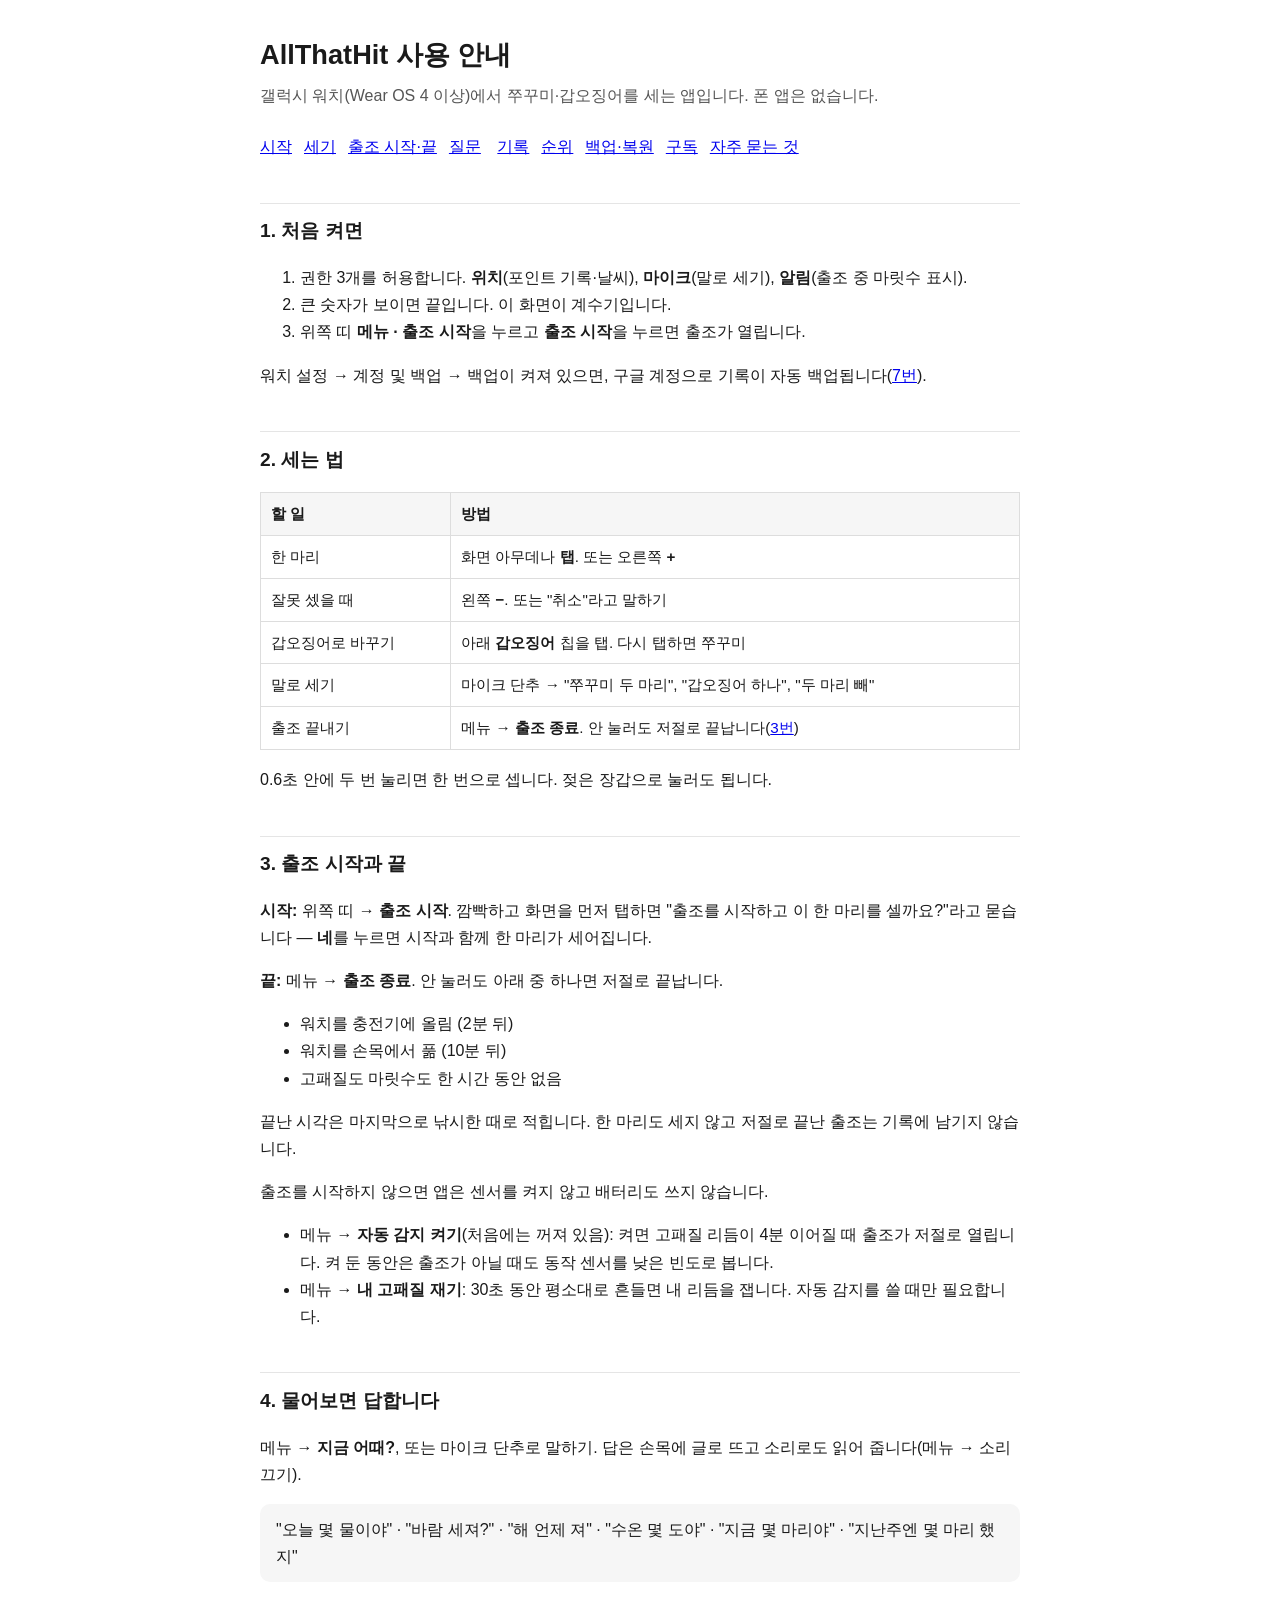
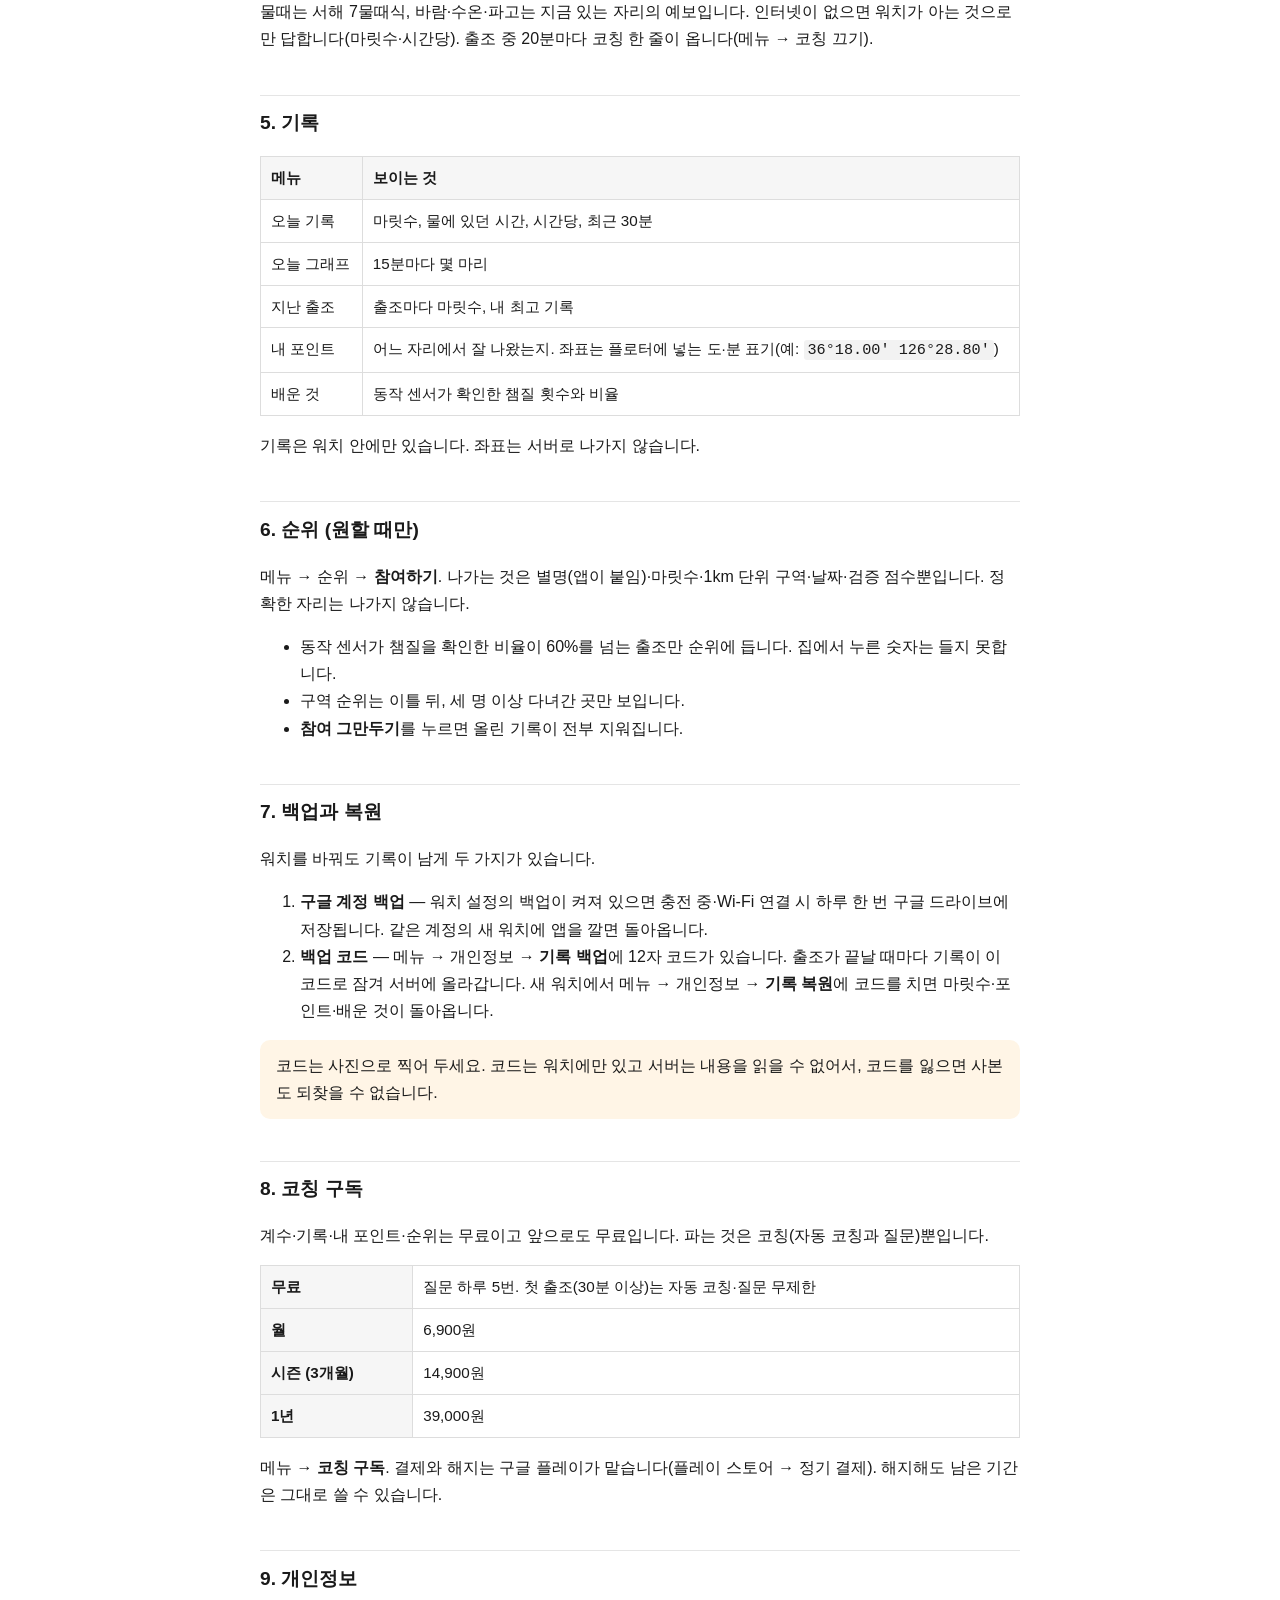
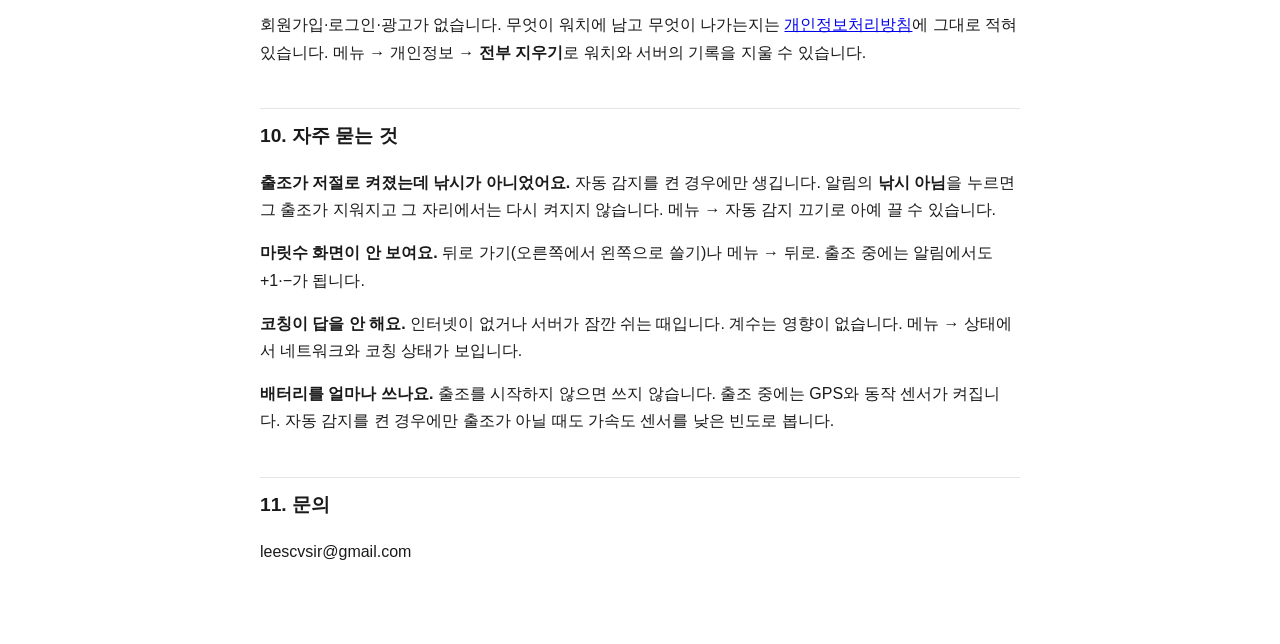
==== commit 515f6454: "AllThatHit guide: free period is the first trip, not 7 days Co-Authored-By: Claude Fable 5.1 <norepl" ====
--- a/allthathit/index.html
+++ b/allthathit/index.html
@@ -108,7 +108,7 @@
 <h2 id="sub">8. 코칭 구독</h2>
 <p>계수·기록·내 포인트·순위는 무료이고 앞으로도 무료입니다. 파는 것은 코칭(자동 코칭과 질문)뿐입니다.</p>
 <table>
-<tr><th>무료</th><td>질문 하루 5번. 설치 뒤 7일은 무제한</td></tr>
+<tr><th>무료</th><td>질문 하루 5번. 첫 출조(30분 이상)는 자동 코칭·질문 무제한</td></tr>
 <tr><th>월</th><td>6,900원</td></tr>
 <tr><th>시즌 (3개월)</th><td>14,900원</td></tr>
 <tr><th>1년</th><td>39,000원</td></tr>
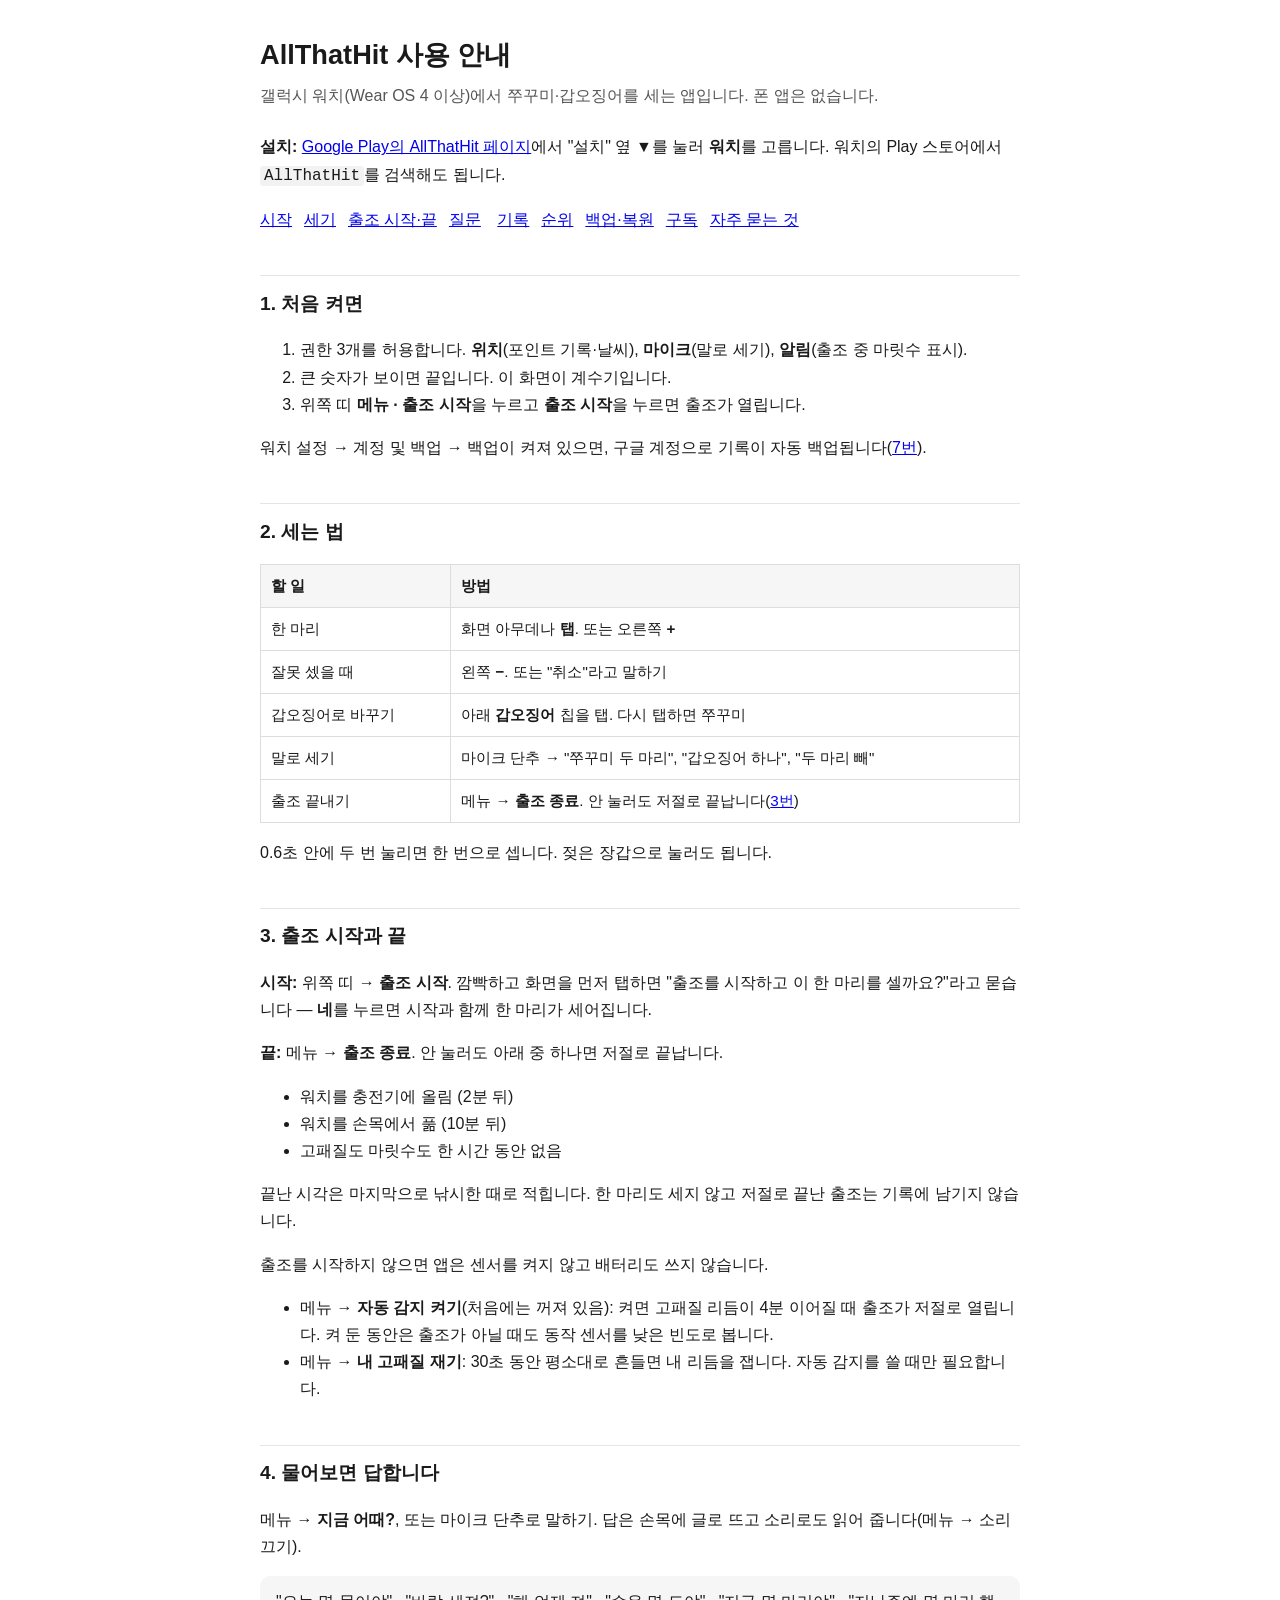
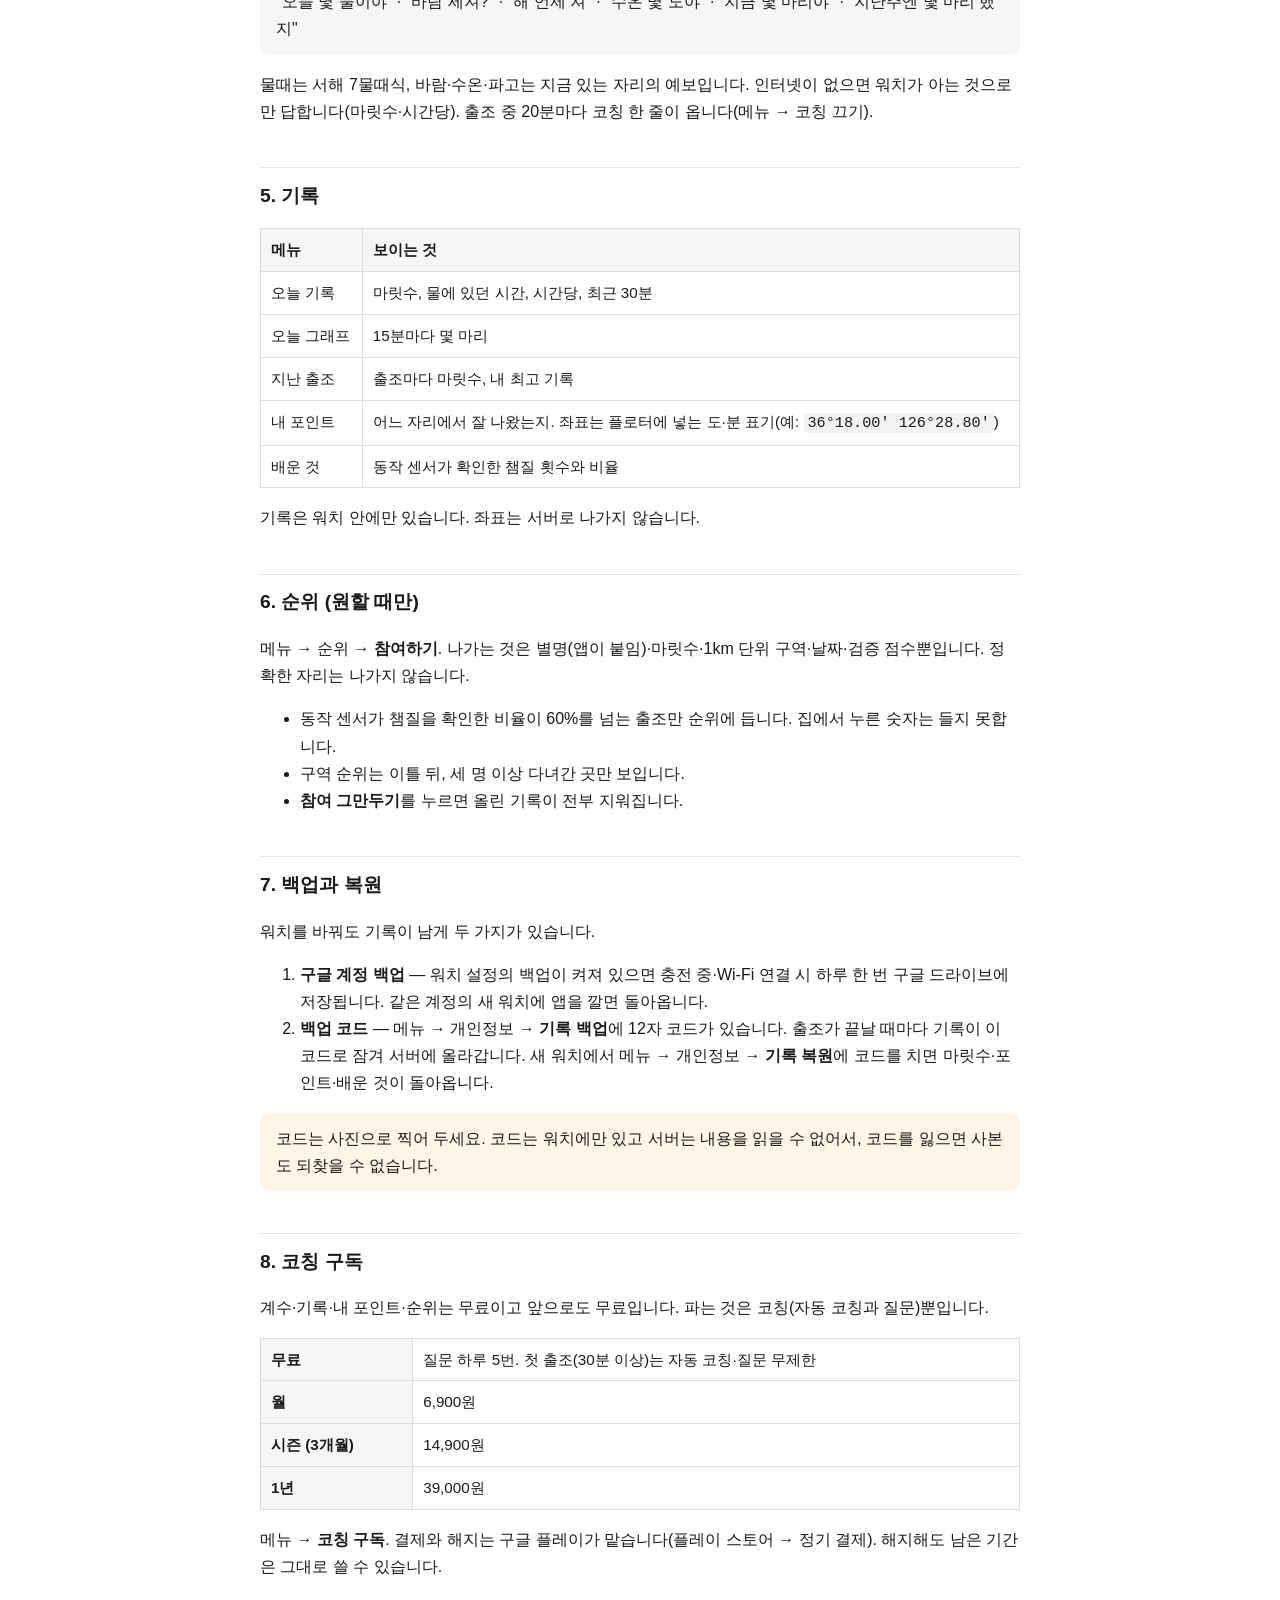
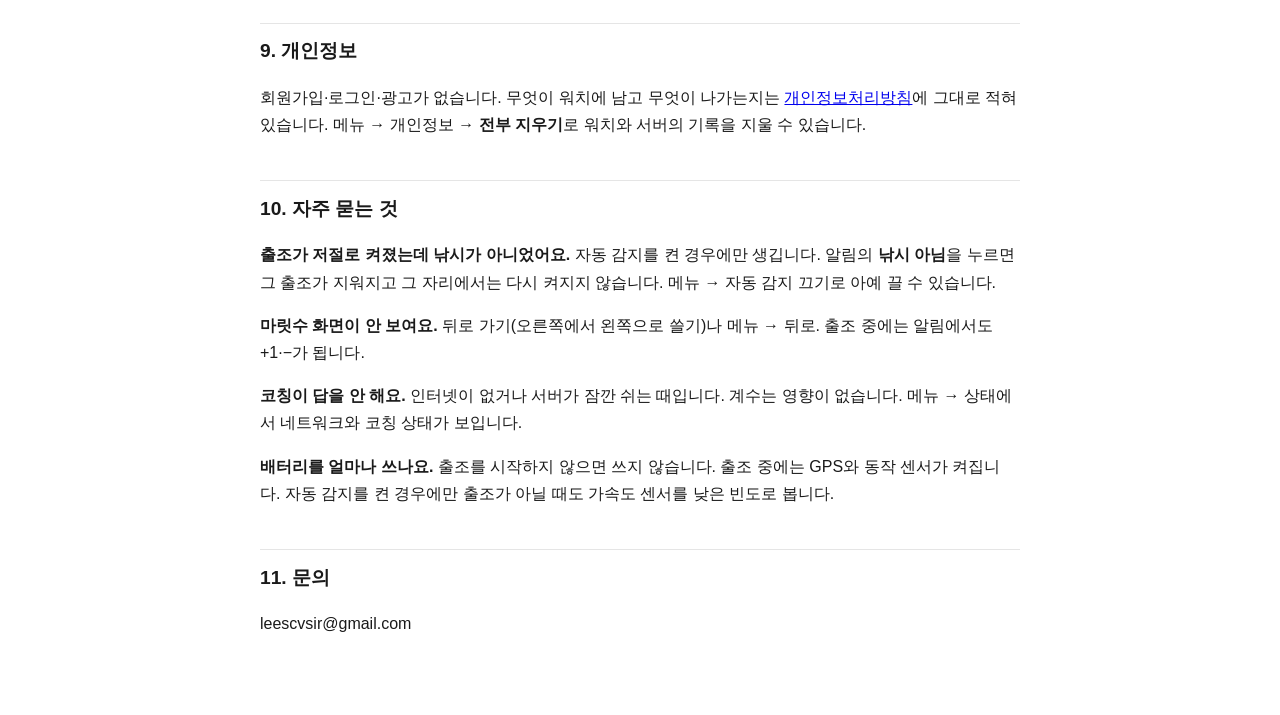
==== commit 2dd23ee6: "AllThatHit is live on Google Play: card and guide link to the store Co-Authored-By: Claude Opus 5.5 " ====
--- a/allthathit/index.html
+++ b/allthathit/index.html
@@ -32,6 +32,7 @@
 <body><main>
 <h1>AllThatHit 사용 안내</h1>
 <p class="lead">갤럭시 워치(Wear OS 4 이상)에서 쭈꾸미·갑오징어를 세는 앱입니다. 폰 앱은 없습니다.</p>
+<p><strong>설치:</strong> <a href="https://play.google.com/store/apps/details?id=kr.allthatai.allthathit">Google Play의 AllThatHit 페이지</a>에서 "설치" 옆 ▼를 눌러 <strong>워치</strong>를 고릅니다. 워치의 Play 스토어에서 <code>AllThatHit</code>를 검색해도 됩니다.</p>
 <nav>
   <a href="#start">시작</a><a href="#count">세기</a><a href="#auto">출조 시작·끝</a><a href="#brain">질문</a>
   <a href="#records">기록</a><a href="#board">순위</a><a href="#backup">백업·복원</a><a href="#sub">구독</a><a href="#faq">자주 묻는 것</a>
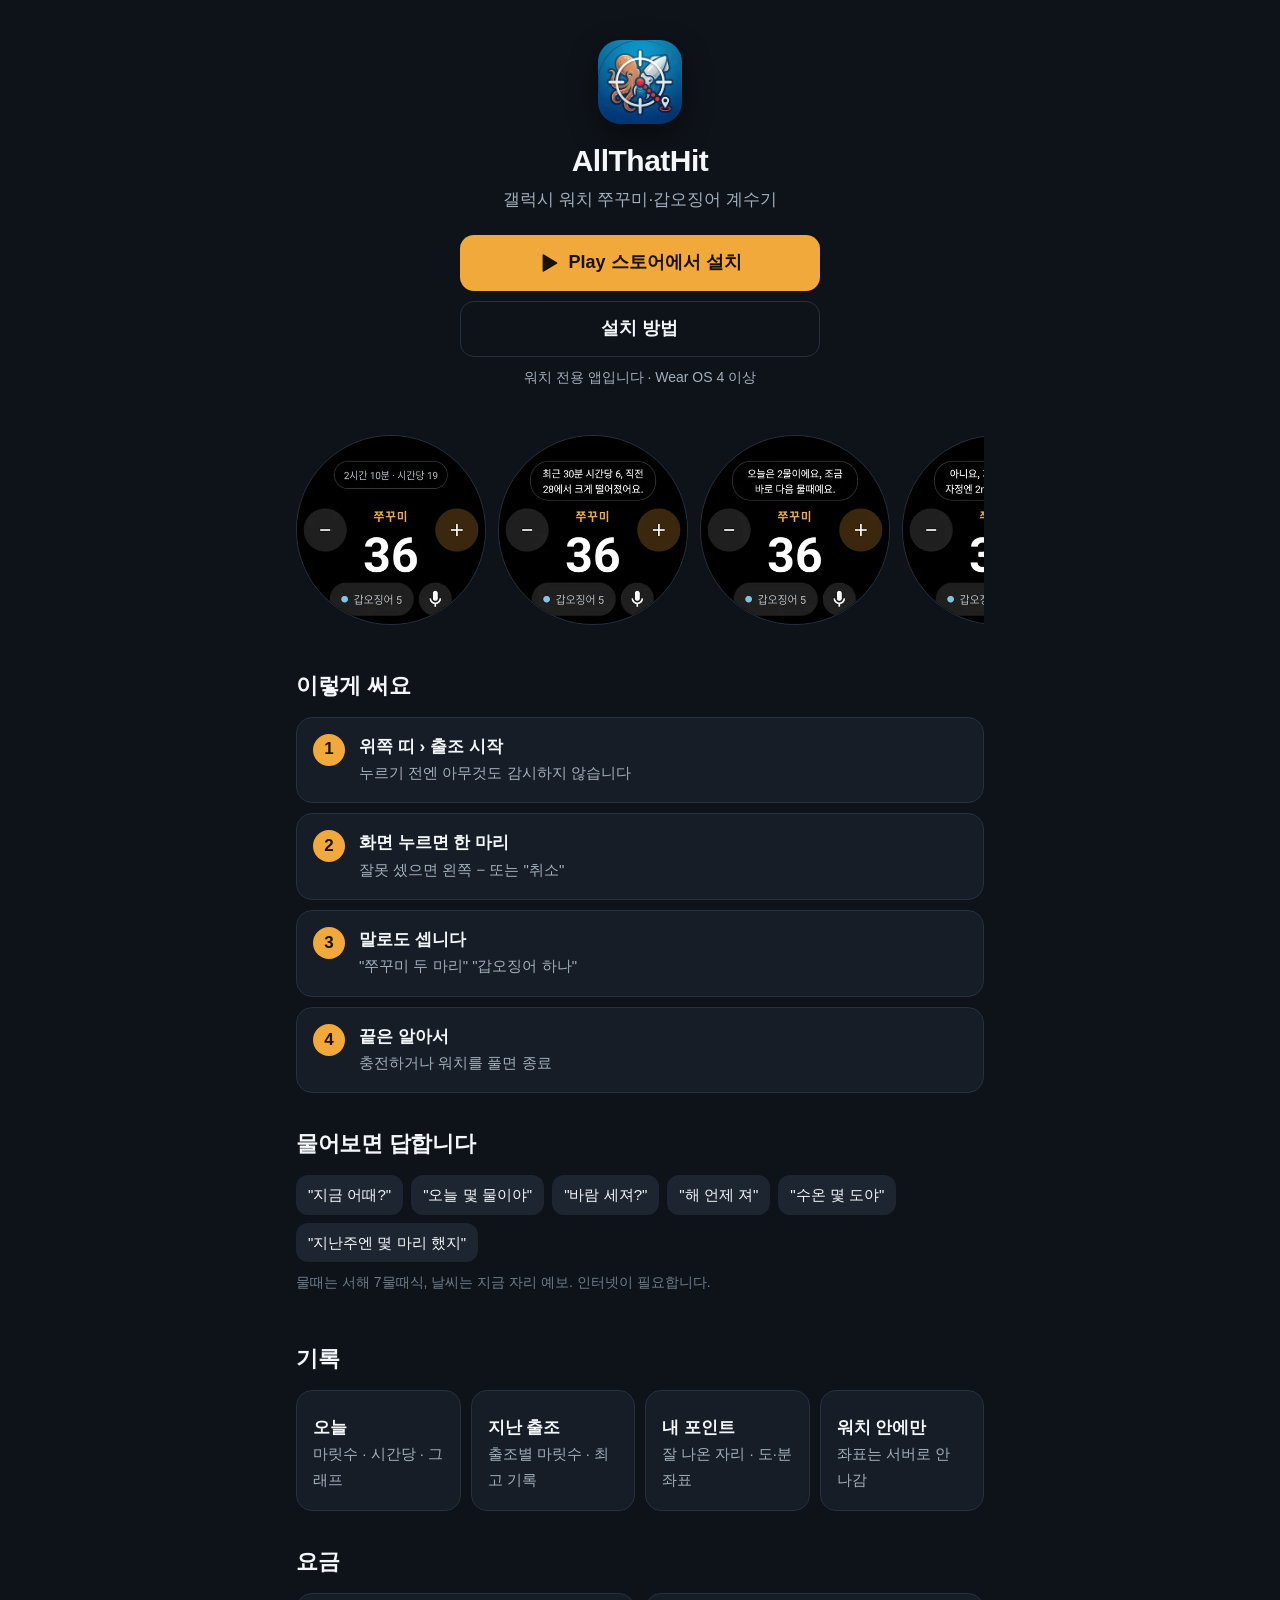
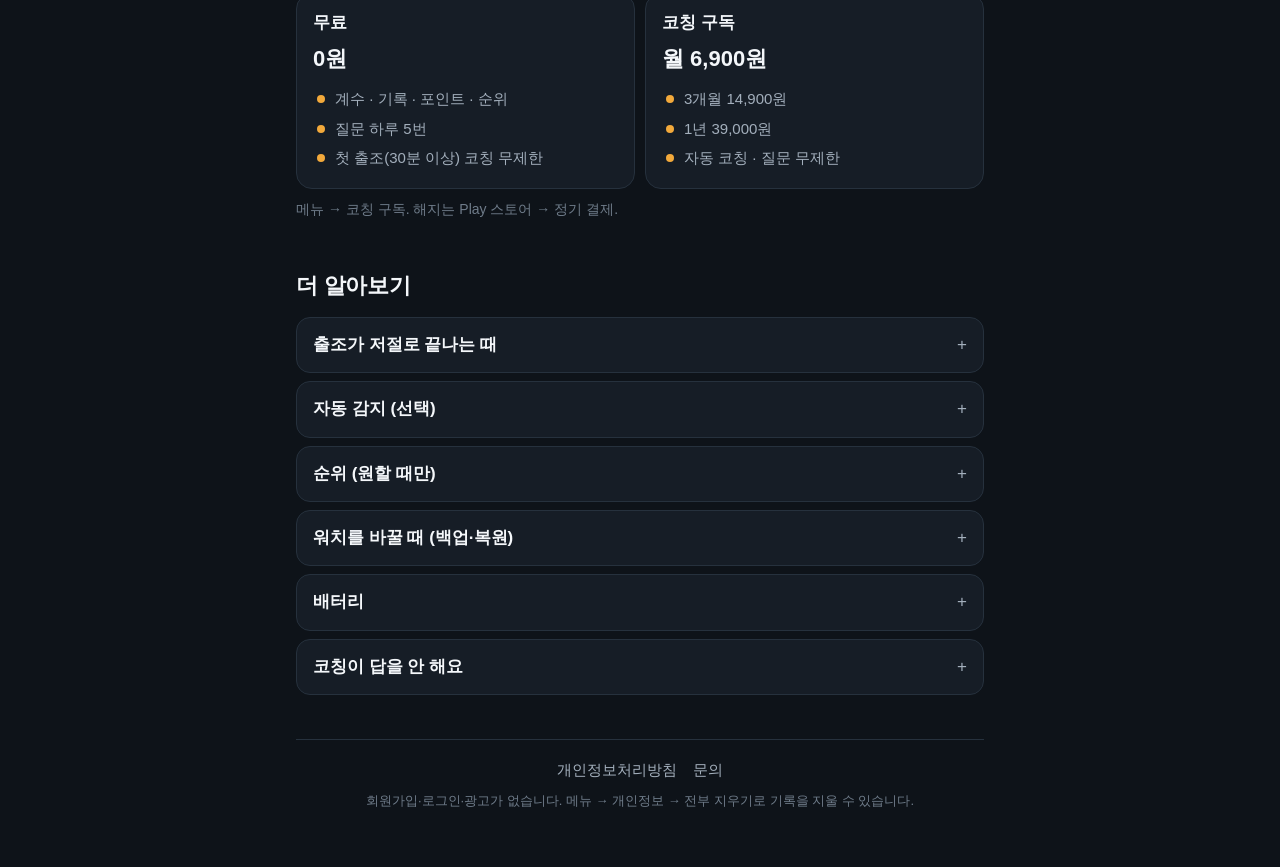
==== commit f1e2bc19: "AllThatKey / AllThatHit pages: pictures first, one line per item - new /allthatkey/ product page: in" ====
--- a/allthathit/index.html
+++ b/allthathit/index.html
@@ -2,130 +2,111 @@
 <html lang="ko">
 <head>
 <meta charset="utf-8">
-<meta name="viewport" content="width=device-width, initial-scale=1">
-<title>AllThatHit 사용 안내</title>
-<meta name="description" content="갤럭시 워치 쭈꾸미·갑오징어 계수기 AllThatHit 사용 안내. 출조 시작, 세는 법, 코칭 질문, 기록, 순위, 백업과 복원.">
-<meta name="robots" content="index,follow">
-<style>
-  :root { color-scheme: light dark; }
-  body { margin: 0; font: 16px/1.7 -apple-system, "Apple SD Gothic Neo", "Malgun Gothic", "Noto Sans KR", sans-serif;
-         background: #fff; color: #1a1a1a; }
-  main { max-width: 760px; margin: 0 auto; padding: 32px 20px 64px; }
-  h1 { font-size: 1.7rem; margin: 0 0 4px; }
-  h2 { font-size: 1.2rem; margin-top: 2.2em; padding-top: .6em; border-top: 1px solid #e5e5e5; }
-  .lead { color: #555; margin: 0 0 1.5em; }
-  table { border-collapse: collapse; width: 100%; font-size: .95rem; }
-  th, td { border: 1px solid #ddd; padding: 8px 10px; text-align: left; vertical-align: top; }
-  th { background: #f6f6f6; }
-  code { background: #f2f2f2; padding: 1px 4px; border-radius: 3px; }
-  .box { background: #f6f6f6; border-radius: 10px; padding: 12px 16px; margin: 1em 0; }
-  .warn { background: #fff5e6; }
-  nav a { margin-right: 12px; }
-  @media (prefers-color-scheme: dark) {
-    body { background: #0f1115; color: #e6e6e6; }
-    h2 { border-color: #2a2d33; } .lead { color: #aaa; }
-    th { background: #1a1d22; } th, td { border-color: #2a2d33; }
-    code, .box { background: #1a1d22; } .warn { background: #2a2416; }
-  }
-</style>
+<meta name="viewport" content="width=device-width, initial-scale=1, viewport-fit=cover">
+<title>AllThatHit 쭈꾸미 계수기</title>
+<meta name="description" content="갤럭시 워치 쭈꾸미·갑오징어 계수기. 화면 한 번 누르면 한 마리.">
+<meta name="theme-color" content="#0e1319">
+<meta property="og:title" content="AllThatHit · 워치 쭈꾸미 계수기">
+<meta property="og:description" content="화면 한 번 누르면 한 마리. 물때·바람은 물어보면 답합니다.">
+<meta property="og:image" content="https://allthatai.kr/allthathit/img/w1.webp">
+<link rel="icon" href="/allthathit/img/icon.webp">
+<link rel="stylesheet" href="/app-pages.css">
 </head>
-<body><main>
-<h1>AllThatHit 사용 안내</h1>
-<p class="lead">갤럭시 워치(Wear OS 4 이상)에서 쭈꾸미·갑오징어를 세는 앱입니다. 폰 앱은 없습니다.</p>
-<p><strong>설치:</strong> <a href="https://play.google.com/store/apps/details?id=kr.allthatai.allthathit">Google Play의 AllThatHit 페이지</a>에서 "설치" 옆 ▼를 눌러 <strong>워치</strong>를 고릅니다. 워치의 Play 스토어에서 <code>AllThatHit</code>를 검색해도 됩니다.</p>
-<nav>
-  <a href="#start">시작</a><a href="#count">세기</a><a href="#auto">출조 시작·끝</a><a href="#brain">질문</a>
-  <a href="#records">기록</a><a href="#board">순위</a><a href="#backup">백업·복원</a><a href="#sub">구독</a><a href="#faq">자주 묻는 것</a>
-</nav>
+<body class="hit"><main>
 
-<h2 id="start">1. 처음 켜면</h2>
-<ol>
-  <li>권한 3개를 허용합니다. <strong>위치</strong>(포인트 기록·날씨), <strong>마이크</strong>(말로 세기), <strong>알림</strong>(출조 중 마릿수 표시).</li>
-  <li>큰 숫자가 보이면 끝입니다. 이 화면이 계수기입니다.</li>
-  <li>위쪽 띠 <strong>메뉴 · 출조 시작</strong>을 누르고 <strong>출조 시작</strong>을 누르면 출조가 열립니다.</li>
-</ol>
-<p>워치 설정 → 계정 및 백업 → 백업이 켜져 있으면, 구글 계정으로 기록이 자동 백업됩니다(<a href="#backup">7번</a>).</p>
+<div class="hero">
+  <img class="icon" src="/allthathit/img/icon.webp" alt="">
+  <h1>AllThatHit</h1>
+  <p>갤럭시 워치 쭈꾸미·갑오징어 계수기</p>
+  <div class="cta">
+    <a class="btn" href="https://play.google.com/store/apps/details?id=kr.allthatai.allthathit" target="_blank" rel="noopener">
+      <svg><use href="/icons.svg#i-play"/></svg>Play 스토어에서 설치</a>
+    <a class="btn ghost" href="/allthathit/beta/">설치 방법</a>
+  </div>
+  <p class="note" style="margin-top:10px">워치 전용 앱입니다 · Wear OS 4 이상</p>
+</div>
 
-<h2 id="count">2. 세는 법</h2>
-<table>
-<tr><th>할 일</th><th>방법</th></tr>
-<tr><td>한 마리</td><td>화면 아무데나 <strong>탭</strong>. 또는 오른쪽 <strong>+</strong></td></tr>
-<tr><td>잘못 셌을 때</td><td>왼쪽 <strong>−</strong>. 또는 "취소"라고 말하기</td></tr>
-<tr><td>갑오징어로 바꾸기</td><td>아래 <strong>갑오징어</strong> 칩을 탭. 다시 탭하면 쭈꾸미</td></tr>
-<tr><td>말로 세기</td><td>마이크 단추 → "쭈꾸미 두 마리", "갑오징어 하나", "두 마리 빼"</td></tr>
-<tr><td>출조 끝내기</td><td>메뉴 → <strong>출조 종료</strong>. 안 눌러도 저절로 끝납니다(<a href="#auto">3번</a>)</td></tr>
-</table>
-<p>0.6초 안에 두 번 눌리면 한 번으로 셉니다. 젖은 장갑으로 눌러도 됩니다.</p>
+<section>
+  <div class="shots watch">
+    <img src="/allthathit/img/w1.webp" alt="계수 화면" loading="lazy">
+    <img src="/allthathit/img/w2.webp" alt="최근 30분 흐름" loading="lazy">
+    <img src="/allthathit/img/w3.webp" alt="물때 답" loading="lazy">
+    <img src="/allthathit/img/w4.webp" alt="바람 답" loading="lazy">
+    <img src="/allthathit/img/w5.webp" alt="내 포인트" loading="lazy">
+    <img src="/allthathit/img/w6.webp" alt="오늘 기록" loading="lazy">
+    <img src="/allthathit/img/w7.webp" alt="순위" loading="lazy">
+  </div>
+</section>
 
-<h2 id="auto">3. 출조 시작과 끝</h2>
-<p><strong>시작:</strong> 위쪽 띠 → <strong>출조 시작</strong>. 깜빡하고 화면을 먼저 탭하면 "출조를 시작하고 이 한 마리를 셀까요?"라고 묻습니다 — <strong>네</strong>를 누르면 시작과 함께 한 마리가 세어집니다.</p>
-<p><strong>끝:</strong> 메뉴 → <strong>출조 종료</strong>. 안 눌러도 아래 중 하나면 저절로 끝납니다.</p>
-<ul>
-  <li>워치를 충전기에 올림 (2분 뒤)</li>
-  <li>워치를 손목에서 풂 (10분 뒤)</li>
-  <li>고패질도 마릿수도 한 시간 동안 없음</li>
-</ul>
-<p>끝난 시각은 마지막으로 낚시한 때로 적힙니다. 한 마리도 세지 않고 저절로 끝난 출조는 기록에 남기지 않습니다.</p>
-<p>출조를 시작하지 않으면 앱은 센서를 켜지 않고 배터리도 쓰지 않습니다.</p>
-<ul>
-  <li>메뉴 → <strong>자동 감지 켜기</strong>(처음에는 꺼져 있음): 켜면 고패질 리듬이 4분 이어질 때 출조가 저절로 열립니다. 켜 둔 동안은 출조가 아닐 때도 동작 센서를 낮은 빈도로 봅니다.</li>
-  <li>메뉴 → <strong>내 고패질 재기</strong>: 30초 동안 평소대로 흔들면 내 리듬을 잽니다. 자동 감지를 쓸 때만 필요합니다.</li>
-</ul>
+<section>
+  <h2>이렇게 써요</h2>
+  <div class="steps">
+    <div class="step"><div><b>위쪽 띠 › 출조 시작</b><span>누르기 전엔 아무것도 감시하지 않습니다</span></div></div>
+    <div class="step"><div><b>화면 누르면 한 마리</b><span>잘못 셌으면 왼쪽 − 또는 "취소"</span></div></div>
+    <div class="step"><div><b>말로도 셉니다</b><span>"쭈꾸미 두 마리" "갑오징어 하나"</span></div></div>
+    <div class="step"><div><b>끝은 알아서</b><span>충전하거나 워치를 풀면 종료</span></div></div>
+  </div>
+</section>
 
-<h2 id="brain">4. 물어보면 답합니다</h2>
-<p>메뉴 → <strong>지금 어때?</strong>, 또는 마이크 단추로 말하기. 답은 손목에 글로 뜨고 소리로도 읽어 줍니다(메뉴 → 소리 끄기).</p>
-<div class="box">
-"오늘 몇 물이야" · "바람 세져?" · "해 언제 져" · "수온 몇 도야" · "지금 몇 마리야" · "지난주엔 몇 마리 했지"
-</div>
-<p>물때는 서해 7물때식, 바람·수온·파고는 지금 있는 자리의 예보입니다. 인터넷이 없으면 워치가 아는 것으로만 답합니다(마릿수·시간당). 출조 중 20분마다 코칭 한 줄이 옵니다(메뉴 → 코칭 끄기).</p>
+<section>
+  <h2>물어보면 답합니다</h2>
+  <div class="chips">
+    <span>"지금 어때?"</span><span>"오늘 몇 물이야"</span><span>"바람 세져?"</span>
+    <span>"해 언제 져"</span><span>"수온 몇 도야"</span><span>"지난주엔 몇 마리 했지"</span>
+  </div>
+  <p class="note">물때는 서해 7물때식, 날씨는 지금 자리 예보. 인터넷이 필요합니다.</p>
+</section>
 
-<h2 id="records">5. 기록</h2>
-<table>
-<tr><th>메뉴</th><th>보이는 것</th></tr>
-<tr><td>오늘 기록</td><td>마릿수, 물에 있던 시간, 시간당, 최근 30분</td></tr>
-<tr><td>오늘 그래프</td><td>15분마다 몇 마리</td></tr>
-<tr><td>지난 출조</td><td>출조마다 마릿수, 내 최고 기록</td></tr>
-<tr><td>내 포인트</td><td>어느 자리에서 잘 나왔는지. 좌표는 플로터에 넣는 도·분 표기(예: <code>36°18.00′ 126°28.80′</code>)</td></tr>
-<tr><td>배운 것</td><td>동작 센서가 확인한 챔질 횟수와 비율</td></tr>
-</table>
-<p>기록은 워치 안에만 있습니다. 좌표는 서버로 나가지 않습니다.</p>
+<section>
+  <h2>기록</h2>
+  <div class="tiles">
+    <div class="tile"><b>오늘</b><span>마릿수 · 시간당 · 그래프</span></div>
+    <div class="tile"><b>지난 출조</b><span>출조별 마릿수 · 최고 기록</span></div>
+    <div class="tile"><b>내 포인트</b><span>잘 나온 자리 · 도·분 좌표</span></div>
+    <div class="tile"><b>워치 안에만</b><span>좌표는 서버로 안 나감</span></div>
+  </div>
+</section>
 
-<h2 id="board">6. 순위 (원할 때만)</h2>
-<p>메뉴 → 순위 → <strong>참여하기</strong>. 나가는 것은 별명(앱이 붙임)·마릿수·1km 단위 구역·날짜·검증 점수뿐입니다. 정확한 자리는 나가지 않습니다.</p>
-<ul>
-  <li>동작 센서가 챔질을 확인한 비율이 60%를 넘는 출조만 순위에 듭니다. 집에서 누른 숫자는 들지 못합니다.</li>
-  <li>구역 순위는 이틀 뒤, 세 명 이상 다녀간 곳만 보입니다.</li>
-  <li><strong>참여 그만두기</strong>를 누르면 올린 기록이 전부 지워집니다.</li>
-</ul>
+<section>
+  <h2>요금</h2>
+  <div class="cols">
+    <div class="col"><h3>무료</h3><div class="price">0원</div><ul><li>계수 · 기록 · 포인트 · 순위</li><li>질문 하루 5번</li><li>첫 출조(30분 이상) 코칭 무제한</li></ul></div>
+    <div class="col"><h3>코칭 구독</h3><div class="price">월 6,900원</div><ul><li>3개월 14,900원</li><li>1년 39,000원</li><li>자동 코칭 · 질문 무제한</li></ul></div>
+  </div>
+  <p class="note">메뉴 → 코칭 구독. 해지는 Play 스토어 → 정기 결제.</p>
+</section>
 
-<h2 id="backup">7. 백업과 복원</h2>
-<p>워치를 바꿔도 기록이 남게 두 가지가 있습니다.</p>
-<ol>
-  <li><strong>구글 계정 백업</strong> — 워치 설정의 백업이 켜져 있으면 충전 중·Wi-Fi 연결 시 하루 한 번 구글 드라이브에 저장됩니다. 같은 계정의 새 워치에 앱을 깔면 돌아옵니다.</li>
-  <li><strong>백업 코드</strong> — 메뉴 → 개인정보 → <strong>기록 백업</strong>에 12자 코드가 있습니다. 출조가 끝날 때마다 기록이 이 코드로 잠겨 서버에 올라갑니다. 새 워치에서 메뉴 → 개인정보 → <strong>기록 복원</strong>에 코드를 치면 마릿수·포인트·배운 것이 돌아옵니다.</li>
-</ol>
-<div class="box warn">코드는 사진으로 찍어 두세요. 코드는 워치에만 있고 서버는 내용을 읽을 수 없어서, 코드를 잃으면 사본도 되찾을 수 없습니다.</div>
+<section>
+  <h2>더 알아보기</h2>
+  <details><summary>출조가 저절로 끝나는 때</summary><div>
+    <p>충전기에 올림(2분 뒤) · 손목에서 풂(10분 뒤) · 한 시간 동안 고패질도 마릿수도 없음.</p>
+    <p>한 마리도 세지 않은 출조는 기록에 남기지 않습니다.</p>
+  </div></details>
+  <details><summary>자동 감지 (선택)</summary><div>
+    <p>메뉴 → 자동 감지 켜기. 고패질 리듬이 4분 이어지면 출조가 저절로 열립니다. 처음엔 꺼져 있습니다.</p>
+  </div></details>
+  <details><summary>순위 (원할 때만)</summary><div>
+    <p>메뉴 → 순위 → 참여하기. 나가는 것은 별명 · 마릿수 · 1km 구역 · 날짜뿐입니다. 정확한 자리는 나가지 않습니다.</p>
+  </div></details>
+  <details><summary>워치를 바꿀 때 (백업·복원)</summary><div>
+    <p>워치 설정의 구글 백업이 켜져 있으면 자동으로 돌아옵니다.</p>
+    <p>또는 메뉴 → 개인정보 → 기록 백업의 12자 코드를 새 워치의 기록 복원에 입력. 코드는 사진으로 찍어 두세요.</p>
+  </div></details>
+  <details><summary>배터리</summary><div>
+    <p>출조를 시작하지 않으면 쓰지 않습니다. 출조 중에는 GPS와 동작 센서가 켜집니다.</p>
+  </div></details>
+  <details><summary>코칭이 답을 안 해요</summary><div>
+    <p>인터넷이 없거나 서버가 잠깐 쉬는 때입니다. 세는 것은 영향이 없습니다. 메뉴 → 상태에서 확인할 수 있습니다.</p>
+  </div></details>
+</section>
 
-<h2 id="sub">8. 코칭 구독</h2>
-<p>계수·기록·내 포인트·순위는 무료이고 앞으로도 무료입니다. 파는 것은 코칭(자동 코칭과 질문)뿐입니다.</p>
-<table>
-<tr><th>무료</th><td>질문 하루 5번. 첫 출조(30분 이상)는 자동 코칭·질문 무제한</td></tr>
-<tr><th>월</th><td>6,900원</td></tr>
-<tr><th>시즌 (3개월)</th><td>14,900원</td></tr>
-<tr><th>1년</th><td>39,000원</td></tr>
-</table>
-<p>메뉴 → <strong>코칭 구독</strong>. 결제와 해지는 구글 플레이가 맡습니다(플레이 스토어 → 정기 결제). 해지해도 남은 기간은 그대로 쓸 수 있습니다.</p>
+<footer>
+  <nav>
+    <a href="/allthathit/privacy">개인정보처리방침</a>
+    <a href="mailto:leescvsir@gmail.com">문의</a>
+  </nav>
+  회원가입·로그인·광고가 없습니다. 메뉴 → 개인정보 → 전부 지우기로 기록을 지울 수 있습니다.
+</footer>
 
-<h2 id="privacy">9. 개인정보</h2>
-<p>회원가입·로그인·광고가 없습니다. 무엇이 워치에 남고 무엇이 나가는지는 <a href="/allthathit/privacy">개인정보처리방침</a>에 그대로 적혀 있습니다. 메뉴 → 개인정보 → <strong>전부 지우기</strong>로 워치와 서버의 기록을 지울 수 있습니다.</p>
-
-<h2 id="faq">10. 자주 묻는 것</h2>
-<p><strong>출조가 저절로 켜졌는데 낚시가 아니었어요.</strong> 자동 감지를 켠 경우에만 생깁니다. 알림의 <strong>낚시 아님</strong>을 누르면 그 출조가 지워지고 그 자리에서는 다시 켜지지 않습니다. 메뉴 → 자동 감지 끄기로 아예 끌 수 있습니다.</p>
-<p><strong>마릿수 화면이 안 보여요.</strong> 뒤로 가기(오른쪽에서 왼쪽으로 쓸기)나 메뉴 → 뒤로. 출조 중에는 알림에서도 +1·−가 됩니다.</p>
-<p><strong>코칭이 답을 안 해요.</strong> 인터넷이 없거나 서버가 잠깐 쉬는 때입니다. 계수는 영향이 없습니다. 메뉴 → 상태에서 네트워크와 코칭 상태가 보입니다.</p>
-<p><strong>배터리를 얼마나 쓰나요.</strong> 출조를 시작하지 않으면 쓰지 않습니다. 출조 중에는 GPS와 동작 센서가 켜집니다. 자동 감지를 켠 경우에만 출조가 아닐 때도 가속도 센서를 낮은 빈도로 봅니다.</p>
-
-<h2 id="contact">11. 문의</h2>
-<p>leescvsir@gmail.com</p>
 </main></body>
 </html>
--- a/app-pages.css
+++ b/app-pages.css
@@ -0,0 +1,97 @@
+/* AllThatKey / AllThatHit 안내 페이지 공통 스타일. 그림이 먼저, 글은 한 줄. */
+:root {
+  --bg: #0e1319; --card: #161d26; --card2: #1c2530; --line: #26313d;
+  --ink: #f4f7fa; --soft: #a3afbc; --faint: #6f7c8a;
+  --accent: #4f8dff; --accent-ink: #ffffff; --ok: #3ec27a;
+}
+.hit { --accent: #f2a93b; --accent-ink: #1a1200; }
+* { box-sizing: border-box; }
+html { scroll-behavior: smooth; }
+body {
+  margin: 0; background: var(--bg); color: var(--ink);
+  font: 17px/1.55 -apple-system, "Apple SD Gothic Neo", "Pretendard", "Malgun Gothic", "Noto Sans KR", sans-serif;
+  -webkit-font-smoothing: antialiased; overflow-x: hidden;
+}
+main { max-width: 720px; margin: 0 auto; padding: 0 16px 56px; }
+a { color: var(--accent); text-decoration: none; }
+img { max-width: 100%; display: block; }
+
+/* 맨 위 */
+.hero { text-align: center; padding: 40px 0 8px; }
+.hero .icon { width: 84px; height: 84px; border-radius: 22px; margin: 0 auto; box-shadow: 0 10px 30px rgba(0,0,0,.4); }
+.hero h1 { font-size: 30px; margin: 14px 0 2px; letter-spacing: -.5px; }
+.hero p { margin: 0; color: var(--soft); }
+.cta { display: flex; flex-direction: column; gap: 10px; max-width: 360px; margin: 22px auto 0; }
+.btn {
+  display: flex; align-items: center; justify-content: center; gap: 8px; min-height: 56px; border-radius: 14px;
+  background: var(--accent); color: var(--accent-ink); font-weight: 800; font-size: 18px;
+}
+.btn.ghost { background: transparent; color: var(--ink); border: 1px solid var(--line); font-weight: 700; }
+.btn svg { width: 22px; height: 22px; }
+
+/* 목차 칩 */
+.nav { display: flex; gap: 8px; overflow-x: auto; padding: 18px 0 4px; scrollbar-width: none; }
+.nav::-webkit-scrollbar { display: none; }
+.nav a { flex: none; padding: 8px 14px; border-radius: 999px; background: var(--card); border: 1px solid var(--line); color: var(--ink); font-size: 15px; }
+
+section { padding-top: 34px; }
+h2 { font-size: 22px; margin: 0 0 14px; letter-spacing: -.3px; }
+.lead { color: var(--soft); margin: -6px 0 14px; font-size: 16px; }
+
+/* 스크린샷 줄 */
+.shots { display: flex; gap: 12px; overflow-x: auto; scroll-snap-type: x mandatory; padding: 4px 0 10px; scrollbar-width: none; }
+.shots::-webkit-scrollbar { display: none; }
+.shots img { flex: none; width: 62%; max-width: 240px; border-radius: 18px; scroll-snap-align: center; border: 1px solid var(--line); }
+.shots.watch img { width: 44%; max-width: 190px; border-radius: 50%; }
+
+/* 아이콘 칸 */
+.tiles { display: grid; grid-template-columns: repeat(auto-fit, minmax(150px, 1fr)); gap: 10px; }
+.tile { background: var(--card); border: 1px solid var(--line); border-radius: 16px; padding: 16px; }
+.tile svg { width: 28px; height: 28px; color: var(--accent); }
+.tile b { display: block; margin-top: 8px; font-size: 17px; }
+.tile span { color: var(--soft); font-size: 15px; }
+
+/* 순서 */
+.steps { display: grid; gap: 10px; counter-reset: s; }
+.step { display: flex; gap: 14px; align-items: flex-start; background: var(--card); border: 1px solid var(--line); border-radius: 16px; padding: 16px; }
+.step::before {
+  counter-increment: s; content: counter(s); flex: none; width: 32px; height: 32px; border-radius: 50%;
+  background: var(--accent); color: var(--accent-ink); font-weight: 800; display: flex; align-items: center; justify-content: center;
+}
+.step b { display: block; font-size: 17px; }
+.step span { color: var(--soft); font-size: 15px; }
+
+/* 그림 + 한 줄 */
+.figrow { display: grid; grid-template-columns: 1fr 1fr; gap: 12px; }
+.figrow figure { margin: 0; text-align: center; }
+.figrow img { width: 100%; max-width: 220px; margin: 0 auto; border-radius: 50%; border: 1px solid var(--line); }
+.figrow img.rect { border-radius: 16px; }
+.figrow figcaption { color: var(--soft); font-size: 15px; margin-top: 8px; }
+
+/* 말 예시 */
+.chips { display: flex; flex-wrap: wrap; gap: 8px; }
+.chips span { padding: 8px 12px; border-radius: 12px; background: var(--card2); font-size: 15px; }
+
+/* 비교·요금 */
+.cols { display: grid; grid-template-columns: repeat(auto-fit, minmax(190px, 1fr)); gap: 10px; }
+.col { background: var(--card); border: 1px solid var(--line); border-radius: 16px; padding: 16px; }
+.col h3 { margin: 0 0 6px; font-size: 17px; }
+.col .price { font-size: 22px; font-weight: 800; }
+.col ul { margin: 8px 0 0; padding: 0; list-style: none; color: var(--soft); font-size: 15px; }
+.col li { padding: 3px 0 3px 22px; position: relative; }
+.col li::before { content: ""; position: absolute; left: 4px; top: 11px; width: 8px; height: 8px; border-radius: 50%; background: var(--accent); }
+.col li.no::before { background: var(--faint); }
+
+/* 펼쳐 보기 */
+details { background: var(--card); border: 1px solid var(--line); border-radius: 14px; margin: 0 0 8px; }
+summary { cursor: pointer; padding: 14px 16px; font-weight: 700; list-style: none; display: flex; justify-content: space-between; gap: 10px; }
+summary::-webkit-details-marker { display: none; }
+summary::after { content: "+"; color: var(--soft); font-weight: 400; }
+details[open] summary::after { content: "−"; }
+details > div { padding: 0 16px 14px; color: var(--soft); font-size: 15px; }
+details > div p { margin: 0 0 6px; }
+
+.note { color: var(--faint); font-size: 14px; margin-top: 10px; }
+footer { margin-top: 44px; padding-top: 18px; border-top: 1px solid var(--line); color: var(--faint); font-size: 13px; text-align: center; }
+footer nav { display: flex; justify-content: center; flex-wrap: wrap; gap: 6px 16px; margin-bottom: 10px; font-size: 15px; }
+footer nav a { color: var(--soft); }
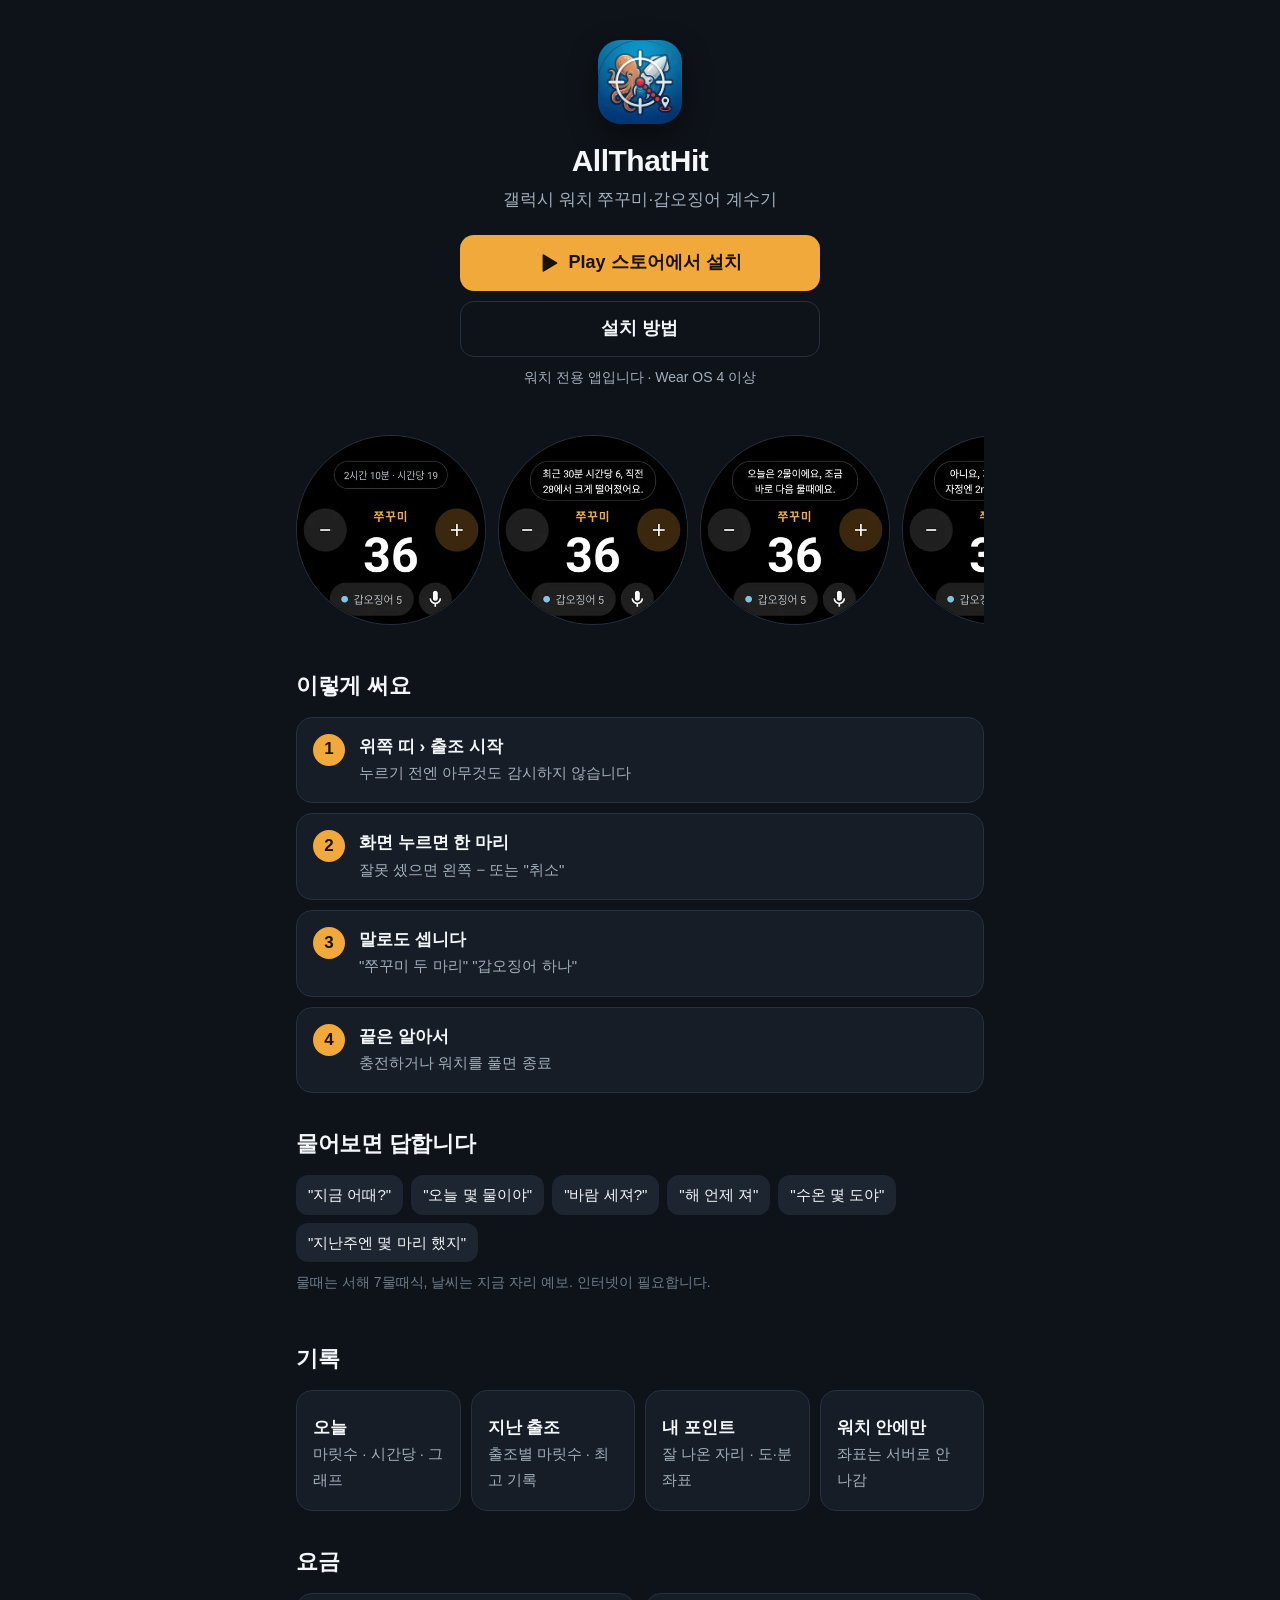
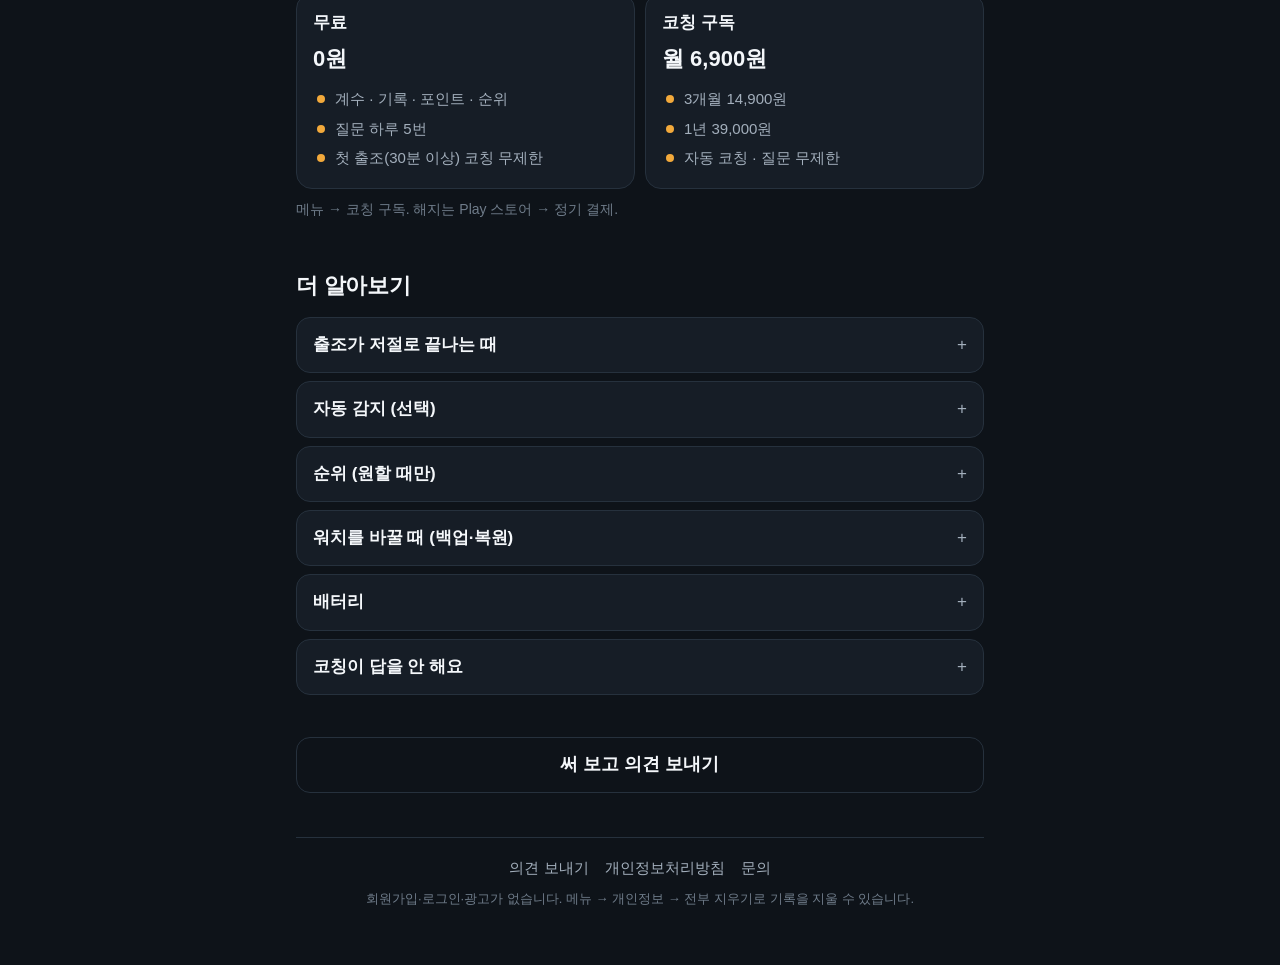
==== commit dcab99c4: "Feedback page (/feedback): app, 잘 돼요/안 돼요/바라는 점, one line, optional contact; linked from both app pa" ====
--- a/allthathit/index.html
+++ b/allthathit/index.html
@@ -100,8 +100,13 @@
   </div></details>
 </section>
 
+<section>
+  <a class="btn ghost" href="/feedback/?app=hit">써 보고 의견 보내기</a>
+</section>
+
 <footer>
   <nav>
+    <a href="/feedback/?app=hit">의견 보내기</a>
     <a href="/allthathit/privacy">개인정보처리방침</a>
     <a href="mailto:leescvsir@gmail.com">문의</a>
   </nav>
